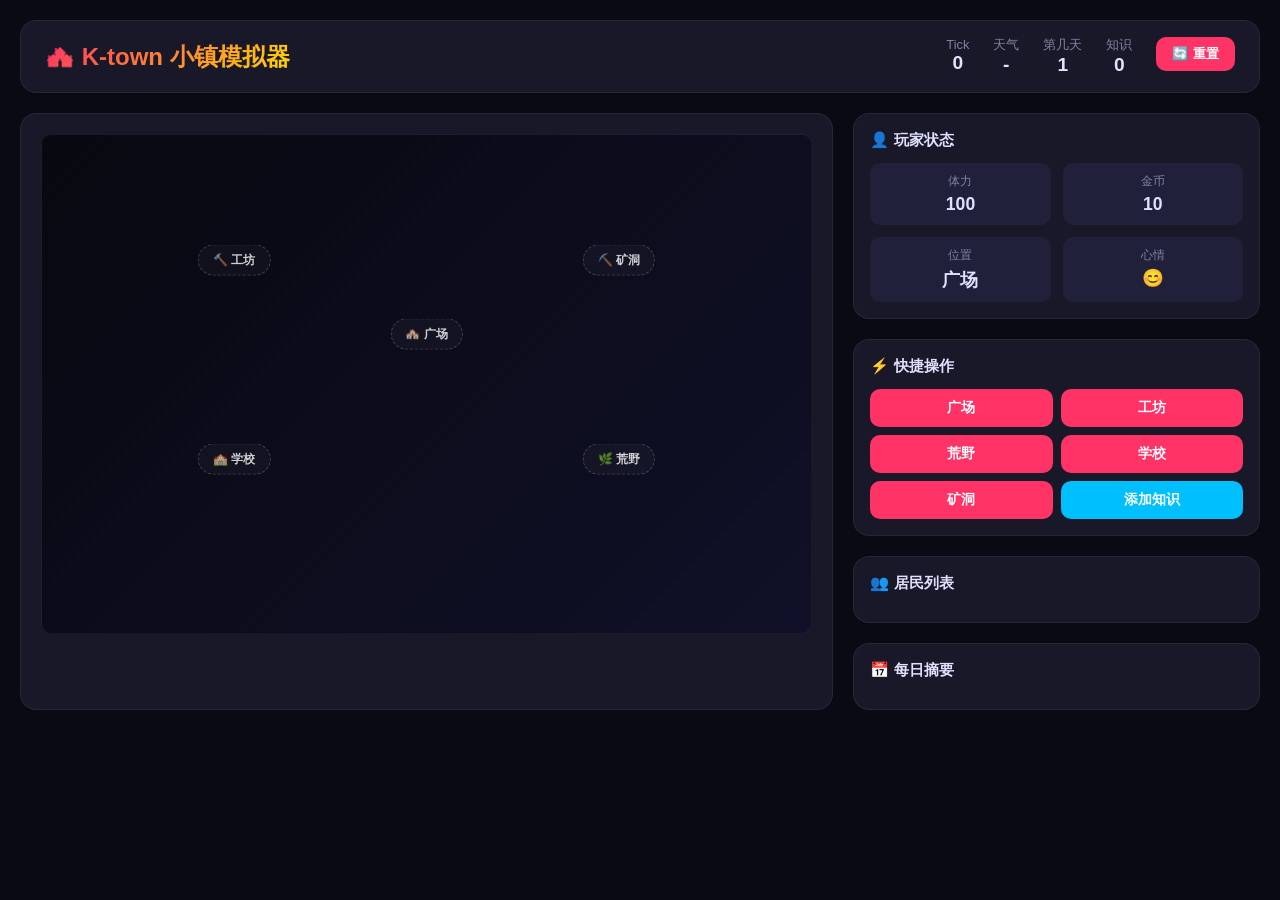
==== templates/index.html @ f9628bba "refactor: 优化前端界面，更简洁清晰，改为3秒/tick更新" ====
﻿<!DOCTYPE html>
<html lang="zh-CN">
<head>
<meta charset="UTF-8">
<meta name="viewport" content="width=device-width, initial-scale=1.0">
<title>K-town 小镇模拟器 v0.2</title>
<style>
:root {
  --bg-primary: #0a0a14;
  --bg-secondary: #121220;
  --bg-card: #181828;
  --bg-hover: #20203a;
  --accent: #ff3366;
  --accent-light: #ff6699;
  --gold: #ffd700;
  --green: #00ff88;
  --blue: #00bfff;
  --purple: #aa88ff;
  --orange: #ff8800;
  --text: #e0e0ff;
  --text-dim: #8080a0;
  --border: rgba(255,255,255,0.06);
  --shadow: 0 12px 40px rgba(0,0,0,0.5);
  --radius: 16px;
  --radius-sm: 10px;
}

* { box-sizing: border-box; margin: 0; padding: 0; }

body {
  font-family: -apple-system, BlinkMacSystemFont, "Segoe UI", "PingFang SC", "Microsoft YaHei", sans-serif;
  background: var(--bg-primary);
  color: var(--text);
  min-height: 100vh;
  padding: 20px;
}

/* 顶部导航 */
.navbar {
  display: flex;
  justify-content: space-between;
  align-items: center;
  padding: 16px 24px;
  background: var(--bg-card);
  border-radius: var(--radius);
  margin-bottom: 20px;
  border: 1px solid var(--border);
}
.navbar h1 {
  font-size: 1.5em;
  background: linear-gradient(135deg, var(--accent), var(--gold));
  -webkit-background-clip: text;
  -webkit-text-fill-color: transparent;
  background-clip: text;
}
.nav-stats {
  display: flex;
  gap: 24px;
}
.nav-stat {
  text-align: center;
}
.nav-stat .label {
  font-size: 0.8em;
  color: var(--text-dim);
}
.nav-stat .value {
  font-size: 1.2em;
  font-weight: 700;
}

/* 主容器 */
.container {
  display: grid;
  grid-template-columns: 2fr 1fr;
  gap: 20px;
  max-width: 1600px;
  margin: 0 auto;
}

/* 地图区域 */
.map-section {
  background: var(--bg-card);
  border-radius: var(--radius);
  padding: 20px;
  border: 1px solid var(--border);
}
.map-container {
  position: relative;
  width: 100%;
  height: 500px;
  background: linear-gradient(135deg, #080810 0%, #101028 100%);
  border-radius: var(--radius-sm);
  border: 1px solid var(--border);
  overflow: hidden;
}

/* 位置标记 */
.location-zone {
  position: absolute;
  transform: translate(-50%, -50%);
  padding: 6px 14px;
  border-radius: 20px;
  font-size: 12px;
  font-weight: 600;
  color: rgba(255,255,255,0.8);
  border: 1px dashed rgba(255,255,255,0.2);
  background: rgba(255,255,255,0.03);
  pointer-events: none;
}
.loc-square { left: 50%; top: 40%; }
.loc-workshop { left: 25%; top: 25%; }
.loc-wilderness { left: 75%; top: 65%; }
.loc-school { left: 25%; top: 65%; }
.loc-mine { left: 75%; top: 25%; }

/* Agent标记 */
.agent-marker {
  position: absolute;
  width: 36px; height: 36px;
  border-radius: 50%;
  display: flex; align-items: center; justify-content: center;
  font-size: 16px; font-weight: 700;
  color: white;
  transition: all 0.6s cubic-bezier(0.4, 0, 0.2, 1);
  cursor: pointer;
  border: 2px solid rgba(255,255,255,0.3);
  box-shadow: 0 2px 8px rgba(0,0,0,0.4);
  transform: translate(-50%, -50%);
}
.agent-marker:hover {
  transform: translate(-50%, -50%) scale(1.4);
  z-index: 100;
}

.elder { background: linear-gradient(135deg, #9b59b6, #8e44ad); }
.blacksmith { background: linear-gradient(135deg, #e67e22, #d35400); }
.carpenter { background: linear-gradient(135deg, #a0522d, #8b4513); }
.forager { background: linear-gradient(135deg, #27ae60, #1e8449); }
.scout { background: linear-gradient(135deg, #2ecc71, #27ae60); }
.merchant { background: linear-gradient(135deg, #f1c40f, #f39c12); color: #333; }
.teacher { background: linear-gradient(135deg, #3498db, #2980b9); }
.farmer { background: linear-gradient(135deg, #1abc9c, #16a085); }
.storyteller { background: linear-gradient(135deg, #e91e63, #c2185b); }
.healer { background: linear-gradient(135deg, #00b894, #00cec9); }
.miner { background: linear-gradient(135deg, #636e72, #2d3436); }
.player { background: linear-gradient(135deg, #ffffff, #f0f0f0); color: #333; border: 3px solid var(--accent); }

/* 侧边栏 */
.sidebar {
  display: flex;
  flex-direction: column;
  gap: 20px;
}

/* 卡片样式 */
.card {
  background: var(--bg-card);
  border-radius: var(--radius);
  padding: 16px;
  border: 1px solid var(--border);
}
.card h3 {
  font-size: 0.95em;
  font-weight: 600;
  margin-bottom: 12px;
  color: var(--text);
  display: flex;
  align-items: center;
  gap: 8px;
}

/* 玩家信息 */
.player-info {
  display: grid;
  grid-template-columns: repeat(2, 1fr);
  gap: 12px;
}
.player-stat {
  background: var(--bg-hover);
  padding: 10px;
  border-radius: var(--radius-sm);
  text-align: center;
}
.player-stat .label {
  font-size: 0.75em;
  color: var(--text-dim);
  margin-bottom: 4px;
}
.player-stat .value {
  font-size: 1.1em;
  font-weight: 600;
}

/* Agent列表 */
.agent-list {
  max-height: 200px;
  overflow-y: auto;
}
.agent-item {
  display: flex;
  align-items: center;
  gap: 10px;
  padding: 8px 0;
  border-bottom: 1px solid var(--border);
}
.agent-item:last-child { border-bottom: none; }
.agent-item .avatar {
  width: 28px; height: 28px;
  border-radius: 50%;
  display: flex; align-items: center; justify-content: center;
  font-size: 14px;
}
.agent-item .info {
  flex: 1;
  min-width: 0;
}
.agent-item .name {
  font-size: 0.9em;
  font-weight: 500;
}
.agent-item .location {
  font-size: 0.75em;
  color: var(--text-dim);
}

/* 每日摘要 */
.daily-summary {
  max-height: 200px;
  overflow-y: auto;
}
.summary-item {
  padding: 10px 0;
  border-bottom: 1px solid var(--border);
  font-size: 0.85em;
  line-height: 1.5;
}
.summary-item:last-child { border-bottom: none; }
.summary-item .day {
  font-weight: 600;
  color: var(--gold);
  margin-bottom: 4px;
}

/* 操作按钮 */
.action-buttons {
  display: grid;
  grid-template-columns: repeat(2, 1fr);
  gap: 8px;
}
.action-btn {
  padding: 10px;
  border-radius: var(--radius-sm);
  border: none;
  background: var(--accent);
  color: white;
  font-weight: 600;
  cursor: pointer;
  transition: background 0.3s ease;
  font-size: 0.85em;
}
.action-btn:hover {
  background: var(--accent-light);
}
.action-btn.secondary {
  background: var(--blue);
}
.action-btn.secondary:hover {
  background: #33ccff;
}
.action-btn.small {
  padding: 6px 10px;
  font-size: 0.8em;
}

/* 滚动条 */
::-webkit-scrollbar {
  width: 4px;
}
::-webkit-scrollbar-track {
  background: var(--bg-secondary);
  border-radius: 2px;
}
::-webkit-scrollbar-thumb {
  background: var(--accent);
  border-radius: 2px;
}

/* 响应式 */
@media (max-width: 900px) {
  .container { grid-template-columns: 1fr; }
  .navbar { flex-direction: column; gap: 16px; }
  .nav-stats { flex-wrap: wrap; justify-content: center; }
}
</style>
</head>
<body>
<!-- 顶部导航 -->
<div class="navbar">
  <h1>🏘️ K-town 小镇模拟器</h1>
  <div class="nav-stats">
    <div class="nav-stat">
      <div class="label">Tick</div>
      <div class="value" id="tick">0</div>
    </div>
    <div class="nav-stat">
      <div class="label">天气</div>
      <div class="value" id="weather">-</div>
    </div>
    <div class="nav-stat">
      <div class="label">第几天</div>
      <div class="value" id="day">1</div>
    </div>
    <div class="nav-stat">
      <div class="label">知识</div>
      <div class="value" id="knowledge">0</div>
    </div>
    <div class="nav-stat">
      <button onclick="resetSimulation()" style="background:var(--accent);border:none;color:white;padding:8px 16px;border-radius:var(--radius-sm);cursor:pointer;font-weight:600">🔄 重置</button>
    </div>
  </div>
</div>

<!-- 主容器 -->
<div class="container">
  <!-- 左侧：地图 -->
  <div class="map-section">
    <div class="map-container" id="map">
      <div class="location-zone loc-square">🏘️ 广场</div>
      <div class="location-zone loc-workshop">🔨 工坊</div>
      <div class="location-zone loc-wilderness">🌿 荒野</div>
      <div class="location-zone loc-school">🏫 学校</div>
      <div class="location-zone loc-mine">⛏️ 矿洞</div>
    </div>
  </div>

  <!-- 右侧：侧边栏 -->
  <div class="sidebar">
    <!-- 玩家信息 -->
    <div class="card">
      <h3>👤 玩家状态</h3>
      <div class="player-info">
        <div class="player-stat">
          <div class="label">体力</div>
          <div class="value" id="player-energy">100</div>
        </div>
        <div class="player-stat">
          <div class="label">金币</div>
          <div class="value" id="player-gold">10</div>
        </div>
        <div class="player-stat">
          <div class="label">位置</div>
          <div class="value" id="player-location">广场</div>
        </div>
        <div class="player-stat">
          <div class="label">心情</div>
          <div class="value" id="player-mood">😊</div>
        </div>
      </div>
    </div>

    <!-- 快捷操作 -->
    <div class="card">
      <h3>⚡ 快捷操作</h3>
      <div class="action-buttons">
        <button class="action-btn" onclick="movePlayer('square')">广场</button>
        <button class="action-btn" onclick="movePlayer('workshop')">工坊</button>
        <button class="action-btn" onclick="movePlayer('wilderness')">荒野</button>
        <button class="action-btn" onclick="movePlayer('school')">学校</button>
        <button class="action-btn" onclick="movePlayer('mine')">矿洞</button>
        <button class="action-btn secondary" onclick="openAddKnowledge()">添加知识</button>
      </div>
    </div>

    <!-- Agent列表 -->
    <div class="card">
      <h3>👥 居民列表</h3>
      <div class="agent-list" id="agent-list"></div>
    </div>

    <!-- 每日摘要 -->
    <div class="card">
      <h3>📅 每日摘要</h3>
      <div class="daily-summary" id="daily-summary"></div>
    </div>
  </div>
</div>

<!-- 添加知识弹窗 -->
<div id="add-knowledge-modal" style="display: none; position: fixed; top: 0; left: 0; width: 100%; height: 100%; background: rgba(0,0,0,0.7); z-index: 1000; justify-content: center; align-items: center;">
  <div style="background: var(--bg-card); padding: 24px; border-radius: var(--radius); width: 90%; max-width: 400px;">
    <h3 style="margin-bottom: 16px;">添加知识</h3>
    <div style="margin-bottom: 12px;">
      <label style="display: block; margin-bottom: 4px; font-size: 0.85em;">主题</label>
      <input type="text" id="knowledge-subject" style="width: 100%; padding: 8px; border-radius: var(--radius-sm); border: 1px solid var(--border); background: var(--bg-secondary); color: var(--text);">
    </div>
    <div style="margin-bottom: 16px;">
      <label style="display: block; margin-bottom: 4px; font-size: 0.85em;">内容</label>
      <textarea id="knowledge-claim" rows="3" style="width: 100%; padding: 8px; border-radius: var(--radius-sm); border: 1px solid var(--border); background: var(--bg-secondary); color: var(--text);"></textarea>
    </div>
    <div style="display: flex; gap: 8px; justify-content: flex-end;">
      <button onclick="closeAddKnowledge()" style="padding: 8px 16px; border-radius: var(--radius-sm); border: none; background: var(--text-dim); color: white; cursor: pointer;">取消</button>
      <button onclick="submitKnowledge()" style="padding: 8px 16px; border-radius: var(--radius-sm); border: none; background: var(--accent); color: white; cursor: pointer;">提交</button>
    </div>
  </div>
</div>

<script>
let ws, currentState = {}, dailySummaries = [];

function connect() {
  ws = new WebSocket(`ws://${location.host}/ws`);
  ws.onopen = () => console.log("WebSocket connected");
  ws.onclose = () => setTimeout(connect, 2000);
  ws.onmessage = (e) => {
    const msg = JSON.parse(e.data);
    if (msg.type === 'state') updateState(msg.data);
    if (msg.type === 'day_summary') { 
      dailySummaries.push(msg.data); 
      if (dailySummaries.length > 10) dailySummaries.shift();
      render(); 
    }
  };
}

function updateState(data) {
  currentState = data;
  document.getElementById('tick').textContent = data.tick;
  document.getElementById('weather').textContent = data.weather_name || getWeatherCn(data.weather);
  document.getElementById('day').textContent = Math.floor(data.tick / 24) + 1;
  document.getElementById('knowledge').textContent = data.knowledge?.total_claims || 0;
  
  // 更新玩家状态
  if (data.player) {
    document.getElementById('player-energy').textContent = data.player.energy;
    document.getElementById('player-gold').textContent = data.player.gold;
    document.getElementById('player-location').textContent = data.player.location_cn;
    document.getElementById('player-mood').textContent = getMoodEmoji(data.player.mood);
  }
  
  render();
}

function getWeatherCn(weather) {
  const map = {clear: '☀️', rain: '🌧️', snow: '❄️', wind: '💨', fog: '🌫️', cloudy: '☁️'};
  return map[weather] || weather;
}

function getMoodEmoji(mood) {
  const map = {happy:'😊', neutral:'😐', anxious:'😰', angry:'😠', sad:'😢'};
  return map[mood] || '❓';
}

function render() { renderMap(); renderAgentList(); renderDailySummary(); }

function movePlayer(location) {
  fetch('/api/player/action', {
    method: 'POST',
    headers: { 'Content-Type': 'application/json' },
    body: JSON.stringify({ type: 'move', target: location })
  });
}

function openAddKnowledge() {
  document.getElementById('add-knowledge-modal').style.display = 'flex';
}

function closeAddKnowledge() {
  document.getElementById('add-knowledge-modal').style.display = 'none';
}

function submitKnowledge() {
  const subject = document.getElementById('knowledge-subject').value;
  const claim = document.getElementById('knowledge-claim').value;
  if (!subject || !claim) return alert('请填写主题和内容');
  fetch('/api/player/action', {
    method: 'POST',
    headers: { 'Content-Type': 'application/json' },
    body: JSON.stringify({ type: 'claim', subject, claim })
  });
  closeAddKnowledge();
  document.getElementById('knowledge-subject').value = '';
  document.getElementById('knowledge-claim').value = '';
}

async function resetSimulation() {
  if (!confirm('确定要重置模拟吗？')) return;
  await fetch('/api/reset', { method: 'POST' });
  location.reload();
}

function renderMap() {
  if (!currentState.agents) return;
  const map = document.getElementById('map');
  map.querySelectorAll('.agent-marker').forEach(e => e.remove());
  const pos = { 
    square: {x:50,y:40}, workshop: {x:25,y:25}, wilderness: {x:75,y:65},
    school: {x:25,y:65}, mine: {x:75,y:25}
  };
  const clsMap = { 
    agent_elder:'elder', agent_blacksmith:'blacksmith', agent_carpenter:'carpenter',
    agent_forager:'forager', agent_scout:'scout', agent_merchant:'merchant', 
    agent_teacher:'teacher', agent_farmer:'farmer', agent_storyteller:'storyteller', 
    agent_healer:'healer', agent_miner:'miner', agent_player:'player' 
  };
  const emojiMap = {
    agent_elder:'👵', agent_blacksmith:'🔨', agent_carpenter:'🪵',
    agent_forager:'🌿', agent_scout:'🧭', agent_merchant:'💰', 
    agent_teacher:'📖', agent_farmer:'🌾', agent_storyteller:'📜', 
    agent_healer:'💊', agent_miner:'⛏️', agent_player:'👤'
  };
  const locCnMap = {square:'广场', workshop:'工坊', wilderness:'荒野', school:'学校', mine:'矿洞'};
  
  currentState.agents.forEach((a, i) => {
    const d = document.createElement('div');
    d.className = 'agent-marker ' + (clsMap[a.id] || '');
    const p = pos[a.location] || {x:50,y:50};
    const off = (i % 4) * 8 - 12;
    d.style.left = (p.x + off) + '%';
    d.style.top = (p.y + Math.floor(i/4) * 6) + '%';
    d.textContent = emojiMap[a.id] || '👤';
    d.title = `${a.name} | 体力:${a.energy} | ${getMoodEmoji(a.mood)}${a.mood} | ${locCnMap[a.location]} | 金币:${a.gold}`;
    map.appendChild(d);
  });
}

function renderAgentList() {
  if (!currentState.agents) return;
  const list = document.getElementById('agent-list');
  const locCnMap = {square:'广场', workshop:'工坊', wilderness:'荒野', school:'学校', mine:'矿洞'};
  const roleCnMap = {elder:'长者', blacksmith:'铁匠', carpenter:'木匠', forager:'采集者', scout:'侦察兵', merchant:'商人', teacher:'教师', farmer:'农民', storyteller:'讲故事的人', healer:'医生', miner:'矿工', player:'玩家'};
  
  list.innerHTML = currentState.agents.map(a => {
    const cls = {
      elder:'elder', blacksmith:'blacksmith', carpenter:'carpenter',
      forager:'forager', scout:'scout', merchant:'merchant', 
      teacher:'teacher', farmer:'farmer', storyteller:'storyteller', 
      healer:'healer', miner:'miner', player:'player'
    }[a.role] || '';
    const emoji = {
      agent_elder:'👵', agent_blacksmith:'🔨', agent_carpenter:'🪵',
      agent_forager:'🌿', agent_scout:'🧭', agent_merchant:'💰', 
      agent_teacher:'📖', agent_farmer:'🌾', agent_storyteller:'📜', 
      agent_healer:'💊', agent_miner:'⛏️', agent_player:'👤'
    }[a.id] || '👤';
    
    return `
      <div class="agent-item">
        <div class="avatar ${cls}">${emoji}</div>
        <div class="info">
          <div class="name">${roleCnMap[a.role] || a.role} ${a.name}</div>
          <div class="location">📍 ${locCnMap[a.location] || a.location} · ${getMoodEmoji(a.mood)} ${a.energy}体力</div>
        </div>
      </div>
    `;
  }).join('');
}

function renderDailySummary() {
  const container = document.getElementById('daily-summary');
  if (!dailySummaries || dailySummaries.length === 0) {
    container.innerHTML = '<div style="color:var(--text-dim);font-size:0.85em">暂无摘要</div>';
    return;
  }
  container.innerHTML = dailySummaries.slice().reverse().map(s => `
    <div class="summary-item">
      <div class="day">📅 第 ${s.day} 天</div>
      <div>${s.overall_summary || '无摘要'}</div>
    </div>
  `).join('');
}

// 初始化
connect();
setInterval(() => {
  fetch('/api/state').then(r => r.json()).then(updateState);
}, 3000);
</script>
</body>
</html>
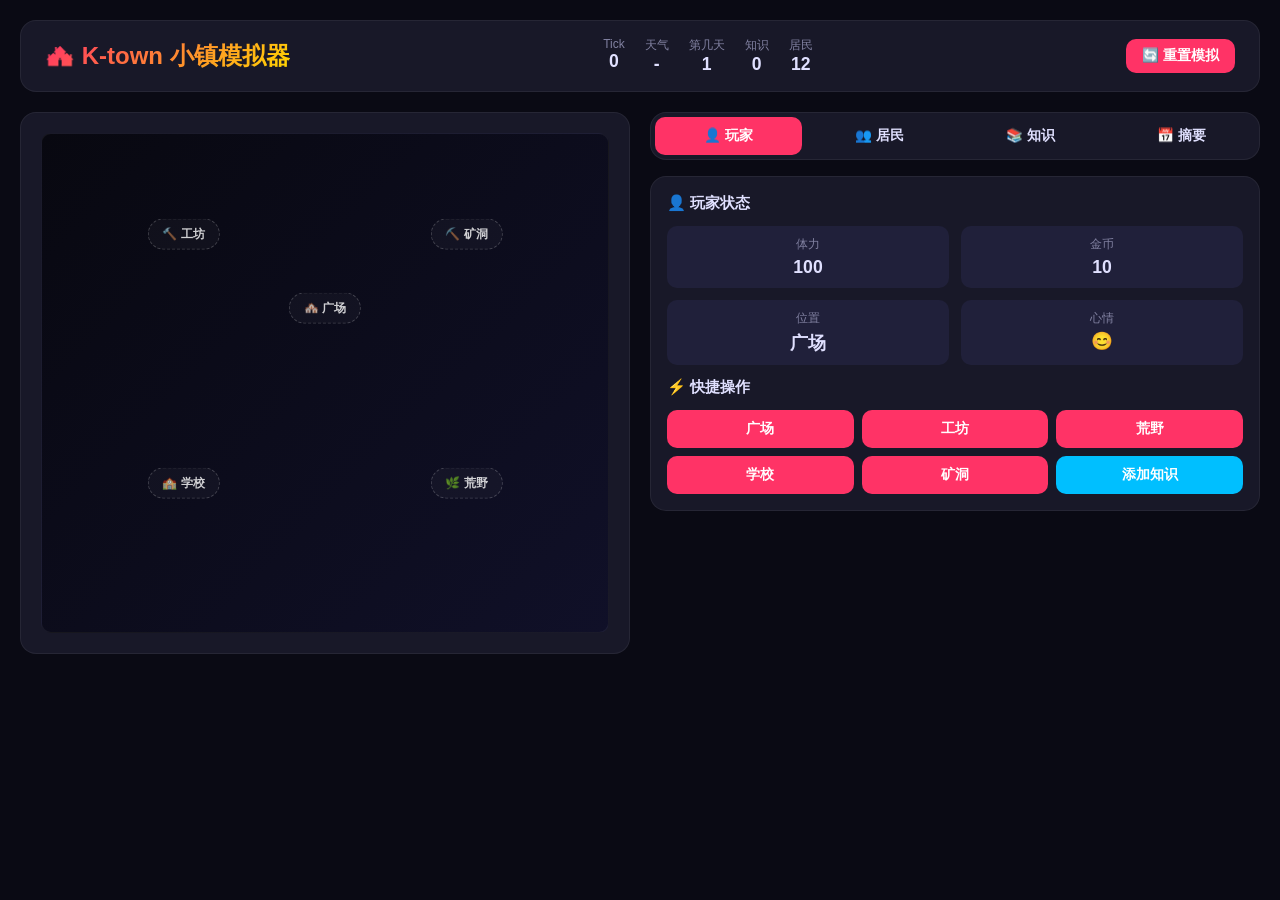
==== commit ed204638: "refactor: 重新设计界面，标签页切换，简洁与详细兼顾，恢复知识库展示" ====
--- a/templates/index.html
+++ b/templates/index.html
@@ -45,6 +45,8 @@
   border-radius: var(--radius);
   margin-bottom: 20px;
   border: 1px solid var(--border);
+  flex-wrap: wrap;
+  gap: 16px;
 }
 .navbar h1 {
   font-size: 1.5em;
@@ -55,26 +57,45 @@
 }
 .nav-stats {
   display: flex;
-  gap: 24px;
+  gap: 20px;
+  flex-wrap: wrap;
 }
 .nav-stat {
   text-align: center;
 }
 .nav-stat .label {
-  font-size: 0.8em;
+  font-size: 0.75em;
   color: var(--text-dim);
 }
 .nav-stat .value {
-  font-size: 1.2em;
+  font-size: 1.1em;
   font-weight: 700;
 }
+.nav-actions {
+  display: flex;
+  gap: 8px;
+}
+.nav-btn {
+  padding: 8px 16px;
+  border-radius: var(--radius-sm);
+  border: none;
+  background: var(--accent);
+  color: white;
+  font-weight: 600;
+  cursor: pointer;
+  font-size: 0.85em;
+}
+.nav-btn.secondary {
+  background: var(--bg-hover);
+  color: var(--text);
+}
 
 /* 主容器 */
-.container {
+.main-container {
   display: grid;
-  grid-template-columns: 2fr 1fr;
+  grid-template-columns: 1fr 1fr;
   gap: 20px;
-  max-width: 1600px;
+  max-width: 1800px;
   margin: 0 auto;
 }
 
@@ -108,11 +129,11 @@
   background: rgba(255,255,255,0.03);
   pointer-events: none;
 }
-.loc-square { left: 50%; top: 40%; }
-.loc-workshop { left: 25%; top: 25%; }
-.loc-wilderness { left: 75%; top: 65%; }
-.loc-school { left: 25%; top: 65%; }
-.loc-mine { left: 75%; top: 25%; }
+.loc-square { left: 50%; top: 35%; }
+.loc-workshop { left: 25%; top: 20%; }
+.loc-wilderness { left: 75%; top: 70%; }
+.loc-school { left: 25%; top: 70%; }
+.loc-mine { left: 75%; top: 20%; }
 
 /* Agent标记 */
 .agent-marker {
@@ -146,20 +167,55 @@
 .miner { background: linear-gradient(135deg, #636e72, #2d3436); }
 .player { background: linear-gradient(135deg, #ffffff, #f0f0f0); color: #333; border: 3px solid var(--accent); }
 
-/* 侧边栏 */
-.sidebar {
+/* 右侧面板 */
+.right-panel {
   display: flex;
   flex-direction: column;
-  gap: 20px;
-}
-
-/* 卡片样式 */
-.card {
+  gap: 16px;
+}
+
+/* 标签页 */
+.tabs {
+  display: flex;
+  gap: 4px;
+  background: var(--bg-card);
+  padding: 4px;
+  border-radius: var(--radius);
+  border: 1px solid var(--border);
+}
+.tab {
+  flex: 1;
+  padding: 10px;
+  text-align: center;
+  border-radius: var(--radius-sm);
+  cursor: pointer;
+  font-size: 0.85em;
+  font-weight: 600;
+  transition: all 0.3s ease;
+}
+.tab.active {
+  background: var(--accent);
+  color: white;
+}
+.tab:not(.active):hover {
+  background: var(--bg-hover);
+}
+
+/* 标签页内容 */
+.tab-content {
+  display: none;
   background: var(--bg-card);
   border-radius: var(--radius);
   padding: 16px;
   border: 1px solid var(--border);
-}
+  max-height: 600px;
+  overflow-y: auto;
+}
+.tab-content.active {
+  display: block;
+}
+
+/* 卡片样式 */
 .card h3 {
   font-size: 0.95em;
   font-weight: 600;
@@ -194,22 +250,22 @@
 
 /* Agent列表 */
 .agent-list {
-  max-height: 200px;
+  max-height: 400px;
   overflow-y: auto;
 }
 .agent-item {
   display: flex;
   align-items: center;
   gap: 10px;
-  padding: 8px 0;
+  padding: 10px 0;
   border-bottom: 1px solid var(--border);
 }
 .agent-item:last-child { border-bottom: none; }
 .agent-item .avatar {
-  width: 28px; height: 28px;
+  width: 32px; height: 32px;
   border-radius: 50%;
   display: flex; align-items: center; justify-content: center;
-  font-size: 14px;
+  font-size: 16px;
 }
 .agent-item .info {
   flex: 1;
@@ -219,21 +275,61 @@
   font-size: 0.9em;
   font-weight: 500;
 }
-.agent-item .location {
+.agent-item .details {
   font-size: 0.75em;
   color: var(--text-dim);
+  margin-top: 2px;
+}
+
+/* 知识卡片 */
+.knowledge-card {
+  background: var(--bg-hover);
+  border-radius: var(--radius-sm);
+  padding: 12px;
+  margin-bottom: 10px;
+  border: 1px solid var(--border);
+}
+.knowledge-card .subject {
+  font-weight: 600;
+  color: var(--gold);
+  margin-bottom: 4px;
+  font-size: 0.9em;
+}
+.knowledge-card .claim {
+  line-height: 1.5;
+  margin-bottom: 6px;
+  font-size: 0.85em;
+}
+.knowledge-card .meta {
+  display: flex;
+  gap: 12px;
+  font-size: 0.75em;
+  color: var(--text-dim);
+  flex-wrap: wrap;
+}
+.knowledge-card .confidence { color: var(--green); }
+.knowledge-card .source { color: var(--blue); }
+
+/* 搜索框 */
+.search-box {
+  display: flex;
+  gap: 8px;
+  margin-bottom: 12px;
+}
+.search-box input {
+  flex: 1;
+  padding: 8px 12px;
+  border-radius: var(--radius-sm);
+  border: 1px solid var(--border);
+  background: var(--bg-secondary);
+  color: var(--text);
+  font-size: 0.85em;
 }
 
 /* 每日摘要 */
-.daily-summary {
-  max-height: 200px;
-  overflow-y: auto;
-}
 .summary-item {
-  padding: 10px 0;
+  padding: 12px 0;
   border-bottom: 1px solid var(--border);
-  font-size: 0.85em;
-  line-height: 1.5;
 }
 .summary-item:last-child { border-bottom: none; }
 .summary-item .day {
@@ -241,11 +337,15 @@
   color: var(--gold);
   margin-bottom: 4px;
 }
+.summary-item .content {
+  font-size: 0.85em;
+  line-height: 1.5;
+}
 
 /* 操作按钮 */
 .action-buttons {
   display: grid;
-  grid-template-columns: repeat(2, 1fr);
+  grid-template-columns: repeat(3, 1fr);
   gap: 8px;
 }
 .action-btn {
@@ -259,38 +359,20 @@
   transition: background 0.3s ease;
   font-size: 0.85em;
 }
-.action-btn:hover {
-  background: var(--accent-light);
-}
-.action-btn.secondary {
-  background: var(--blue);
-}
-.action-btn.secondary:hover {
-  background: #33ccff;
-}
-.action-btn.small {
-  padding: 6px 10px;
-  font-size: 0.8em;
-}
+.action-btn:hover { background: var(--accent-light); }
+.action-btn.secondary { background: var(--blue); }
+.action-btn.secondary:hover { background: #33ccff; }
 
 /* 滚动条 */
-::-webkit-scrollbar {
-  width: 4px;
-}
-::-webkit-scrollbar-track {
-  background: var(--bg-secondary);
-  border-radius: 2px;
-}
-::-webkit-scrollbar-thumb {
-  background: var(--accent);
-  border-radius: 2px;
-}
+::-webkit-scrollbar { width: 4px; }
+::-webkit-scrollbar-track { background: var(--bg-secondary); border-radius: 2px; }
+::-webkit-scrollbar-thumb { background: var(--accent); border-radius: 2px; }
 
 /* 响应式 */
-@media (max-width: 900px) {
-  .container { grid-template-columns: 1fr; }
-  .navbar { flex-direction: column; gap: 16px; }
-  .nav-stats { flex-wrap: wrap; justify-content: center; }
+@media (max-width: 1000px) {
+  .main-container { grid-template-columns: 1fr; }
+  .navbar { flex-direction: column; align-items: flex-start; }
+  .nav-stats { width: 100%; justify-content: space-between; }
 }
 </style>
 </head>
@@ -316,13 +398,17 @@
       <div class="value" id="knowledge">0</div>
     </div>
     <div class="nav-stat">
-      <button onclick="resetSimulation()" style="background:var(--accent);border:none;color:white;padding:8px 16px;border-radius:var(--radius-sm);cursor:pointer;font-weight:600">🔄 重置</button>
-    </div>
+      <div class="label">居民</div>
+      <div class="value" id="population">12</div>
+    </div>
+  </div>
+  <div class="nav-actions">
+    <button class="nav-btn" onclick="resetSimulation()">🔄 重置模拟</button>
   </div>
 </div>
 
 <!-- 主容器 -->
-<div class="container">
+<div class="main-container">
   <!-- 左侧：地图 -->
   <div class="map-section">
     <div class="map-container" id="map">
@@ -334,54 +420,79 @@
     </div>
   </div>
 
-  <!-- 右侧：侧边栏 -->
-  <div class="sidebar">
-    <!-- 玩家信息 -->
-    <div class="card">
-      <h3>👤 玩家状态</h3>
-      <div class="player-info">
-        <div class="player-stat">
-          <div class="label">体力</div>
-          <div class="value" id="player-energy">100</div>
-        </div>
-        <div class="player-stat">
-          <div class="label">金币</div>
-          <div class="value" id="player-gold">10</div>
-        </div>
-        <div class="player-stat">
-          <div class="label">位置</div>
-          <div class="value" id="player-location">广场</div>
-        </div>
-        <div class="player-stat">
-          <div class="label">心情</div>
-          <div class="value" id="player-mood">😊</div>
+  <!-- 右侧：标签页 -->
+  <div class="right-panel">
+    <!-- 标签页导航 -->
+    <div class="tabs">
+      <div class="tab active" data-tab="player">👤 玩家</div>
+      <div class="tab" data-tab="agents">👥 居民</div>
+      <div class="tab" data-tab="knowledge">📚 知识</div>
+      <div class="tab" data-tab="summary">📅 摘要</div>
+    </div>
+
+    <!-- 玩家标签页 -->
+    <div class="tab-content active" id="tab-player">
+      <div class="card">
+        <h3>👤 玩家状态</h3>
+        <div class="player-info">
+          <div class="player-stat">
+            <div class="label">体力</div>
+            <div class="value" id="player-energy">100</div>
+          </div>
+          <div class="player-stat">
+            <div class="label">金币</div>
+            <div class="value" id="player-gold">10</div>
+          </div>
+          <div class="player-stat">
+            <div class="label">位置</div>
+            <div class="value" id="player-location">广场</div>
+          </div>
+          <div class="player-stat">
+            <div class="label">心情</div>
+            <div class="value" id="player-mood">😊</div>
+          </div>
         </div>
       </div>
-    </div>
-
-    <!-- 快捷操作 -->
-    <div class="card">
-      <h3>⚡ 快捷操作</h3>
-      <div class="action-buttons">
-        <button class="action-btn" onclick="movePlayer('square')">广场</button>
-        <button class="action-btn" onclick="movePlayer('workshop')">工坊</button>
-        <button class="action-btn" onclick="movePlayer('wilderness')">荒野</button>
-        <button class="action-btn" onclick="movePlayer('school')">学校</button>
-        <button class="action-btn" onclick="movePlayer('mine')">矿洞</button>
-        <button class="action-btn secondary" onclick="openAddKnowledge()">添加知识</button>
+      <div class="card" style="margin-top: 12px;">
+        <h3>⚡ 快捷操作</h3>
+        <div class="action-buttons">
+          <button class="action-btn" onclick="movePlayer('square')">广场</button>
+          <button class="action-btn" onclick="movePlayer('workshop')">工坊</button>
+          <button class="action-btn" onclick="movePlayer('wilderness')">荒野</button>
+          <button class="action-btn" onclick="movePlayer('school')">学校</button>
+          <button class="action-btn" onclick="movePlayer('mine')">矿洞</button>
+          <button class="action-btn secondary" onclick="openAddKnowledge()">添加知识</button>
+        </div>
       </div>
     </div>
 
-    <!-- Agent列表 -->
-    <div class="card">
-      <h3>👥 居民列表</h3>
-      <div class="agent-list" id="agent-list"></div>
-    </div>
-
-    <!-- 每日摘要 -->
-    <div class="card">
-      <h3>📅 每日摘要</h3>
-      <div class="daily-summary" id="daily-summary"></div>
+    <!-- 居民标签页 -->
+    <div class="tab-content" id="tab-agents">
+      <div class="card">
+        <h3>👥 居民列表 (12人)</h3>
+        <div class="agent-list" id="agent-list"></div>
+      </div>
+    </div>
+
+    <!-- 知识标签页 -->
+    <div class="tab-content" id="tab-knowledge">
+      <div class="card">
+        <h3>📚 知识库</h3>
+        <div class="search-box">
+          <input type="text" id="knowledge-search" placeholder="搜索知识主题...">
+          <button class="action-btn secondary" onclick="searchKnowledge()">搜索</button>
+          <button class="action-btn" onclick="loadKnowledge()">全部</button>
+        </div>
+        <div id="knowledge-list"></div>
+      </div>
+    </div>
+
+    <!-- 摘要标签页 -->
+    <div class="tab-content" id="tab-summary">
+      <div class="card">
+        <h3>📅 每日摘要</h3>
+        <div id="daily-summary"></div>
+      </div>
     </div>
   </div>
 </div>
@@ -407,6 +518,16 @@
 
 <script>
 let ws, currentState = {}, dailySummaries = [];
+
+// 标签页切换
+document.querySelectorAll('.tab').forEach(tab => {
+  tab.addEventListener('click', () => {
+    document.querySelectorAll('.tab').forEach(t => t.classList.remove('active'));
+    document.querySelectorAll('.tab-content').forEach(c => c.classList.remove('active'));
+    tab.classList.add('active');
+    document.getElementById(`tab-${tab.dataset.tab}`).classList.add('active');
+  });
+});
 
 function connect() {
   ws = new WebSocket(`ws://${location.host}/ws`);
@@ -417,8 +538,8 @@
     if (msg.type === 'state') updateState(msg.data);
     if (msg.type === 'day_summary') { 
       dailySummaries.push(msg.data); 
-      if (dailySummaries.length > 10) dailySummaries.shift();
-      render(); 
+      if (dailySummaries.length > 20) dailySummaries.shift();
+      renderSummary(); 
     }
   };
 }
@@ -426,9 +547,10 @@
 function updateState(data) {
   currentState = data;
   document.getElementById('tick').textContent = data.tick;
-  document.getElementById('weather').textContent = data.weather_name || getWeatherCn(data.weather);
+  document.getElementById('weather').textContent = getWeatherCn(data.weather);
   document.getElementById('day').textContent = Math.floor(data.tick / 24) + 1;
   document.getElementById('knowledge').textContent = data.knowledge?.total_claims || 0;
+  document.getElementById('population').textContent = data.agents?.length || 0;
   
   // 更新玩家状态
   if (data.player) {
@@ -442,7 +564,7 @@
 }
 
 function getWeatherCn(weather) {
-  const map = {clear: '☀️', rain: '🌧️', snow: '❄️', wind: '💨', fog: '🌫️', cloudy: '☁️'};
+  const map = {clear: '☀️晴朗', rain: '🌧️下雨', snow: '❄️下雪', wind: '💨大风', fog: '🌫️大雾', cloudy: '☁️多云'};
   return map[weather] || weather;
 }
 
@@ -451,7 +573,7 @@
   return map[mood] || '❓';
 }
 
-function render() { renderMap(); renderAgentList(); renderDailySummary(); }
+function render() { renderMap(); renderAgentList(); renderSummary(); loadKnowledge(); }
 
 function movePlayer(location) {
   fetch('/api/player/action', {
@@ -461,13 +583,8 @@
   });
 }
 
-function openAddKnowledge() {
-  document.getElementById('add-knowledge-modal').style.display = 'flex';
-}
-
-function closeAddKnowledge() {
-  document.getElementById('add-knowledge-modal').style.display = 'none';
-}
+function openAddKnowledge() { document.getElementById('add-knowledge-modal').style.display = 'flex'; }
+function closeAddKnowledge() { document.getElementById('add-knowledge-modal').style.display = 'none'; }
 
 function submitKnowledge() {
   const subject = document.getElementById('knowledge-subject').value;
@@ -494,8 +611,8 @@
   const map = document.getElementById('map');
   map.querySelectorAll('.agent-marker').forEach(e => e.remove());
   const pos = { 
-    square: {x:50,y:40}, workshop: {x:25,y:25}, wilderness: {x:75,y:65},
-    school: {x:25,y:65}, mine: {x:75,y:25}
+    square: {x:50,y:35}, workshop: {x:25,y:20}, wilderness: {x:75,y:70},
+    school: {x:25,y:70}, mine: {x:75,y:20}
   };
   const clsMap = { 
     agent_elder:'elder', agent_blacksmith:'blacksmith', agent_carpenter:'carpenter',
@@ -549,23 +666,65 @@
         <div class="avatar ${cls}">${emoji}</div>
         <div class="info">
           <div class="name">${roleCnMap[a.role] || a.role} ${a.name}</div>
-          <div class="location">📍 ${locCnMap[a.location] || a.location} · ${getMoodEmoji(a.mood)} ${a.energy}体力</div>
+          <div class="details">📍 ${locCnMap[a.location] || a.location} · 💰 ${a.gold} · ⚡ ${a.energy} · ${getMoodEmoji(a.mood)}</div>
         </div>
       </div>
     `;
   }).join('');
 }
 
-function renderDailySummary() {
+function renderSummary() {
   const container = document.getElementById('daily-summary');
   if (!dailySummaries || dailySummaries.length === 0) {
-    container.innerHTML = '<div style="color:var(--text-dim);font-size:0.85em">暂无摘要</div>';
+    container.innerHTML = '<div style="color:var(--text-dim);font-size:0.85em">暂无摘要，等待一天结束...</div>';
     return;
   }
   container.innerHTML = dailySummaries.slice().reverse().map(s => `
     <div class="summary-item">
       <div class="day">📅 第 ${s.day} 天</div>
-      <div>${s.overall_summary || '无摘要'}</div>
+      <div class="content">${s.overall_summary || '无摘要'}</div>
+      <div style="margin-top: 6px; font-size:0.75em; color:var(--text-dim)">
+        📚 知识增长: +${s.stats?.knowledge_change || 0} · 💰 金币变化: ${s.stats?.gold_change >= 0 ? '+' : ''}${s.stats?.gold_change || 0} · 😊 开心: ${s.stats?.happy_count || 0}/${s.agents?.length || 12}
+      </div>
+    </div>
+  `).join('');
+}
+
+async function loadKnowledge() {
+  const response = await fetch('/api/knowledge');
+  const data = await response.json();
+  renderKnowledge(data.claims || []);
+}
+
+async function searchKnowledge() {
+  const query = document.getElementById('knowledge-search').value;
+  if (!query) return loadKnowledge();
+  const response = await fetch(`/api/knowledge/search?subject=${encodeURIComponent(query)}`);
+  const data = await response.json();
+  renderKnowledge(data.claims || []);
+}
+
+function renderKnowledge(claims) {
+  const container = document.getElementById('knowledge-list');
+  if (!claims || claims.length === 0) {
+    container.innerHTML = '<div style="color:var(--text-dim);font-size:0.85em">暂无知识</div>';
+    return;
+  }
+  const locCnMap = {square:'广场', workshop:'工坊', wilderness:'荒野', school:'学校', mine:'矿洞'};
+  const sourceCnMap = {observation:'观察', conversation:'对话', reasoning:'推理', rumor:'传闻', player:'玩家'};
+  
+  container.innerHTML = claims.map(c => `
+    <div class="knowledge-card">
+      <div class="subject">📖 ${c.subject}</div>
+      <div class="claim">${c.claim}</div>
+      <div class="meta">
+        <span class="confidence">置信度: ${c.confidence.toFixed(2)}</span>
+        <span class="source">来源: ${sourceCnMap[c.source] || c.source}</span>
+        <span>创建者: ${c.created_by}</span>
+        <span>位置: ${locCnMap[c.location] || c.location}</span>
+        ${c.solidified ? '<span style="color:var(--gold)">✅ 已固化</span>' : ''}
+        ${c.contradicted_by?.length > 0 ? '<span style="color:var(--accent)">⚠️ 有冲突</span>' : ''}
+      </div>
     </div>
   `).join('');
 }
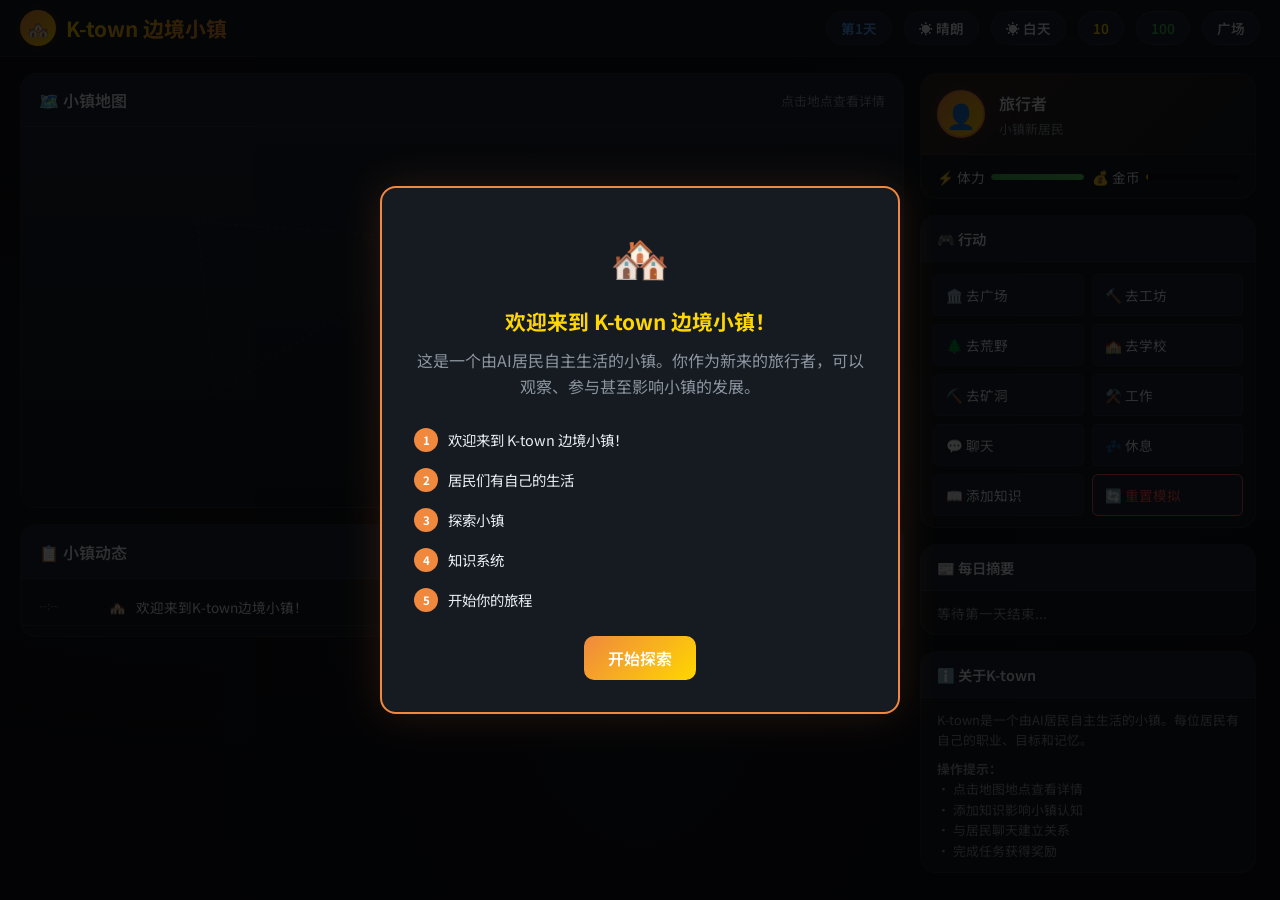
==== commit d9214811: "feat: 全新游戏化界面、任务系统和每日摘要改进 - 重新设计前端界面：游戏化风格，暖色调配色，清晰的地图+操作+日志布局 - 添加任务/成就系统(quests.py)：新手任务、主线任务、日常任务" ====
--- a/templates/index.html
+++ b/templates/index.html
@@ -1,739 +1,155 @@
 ﻿<!DOCTYPE html>
 <html lang="zh-CN">
 <head>
-<meta charset="UTF-8">
-<meta name="viewport" content="width=device-width, initial-scale=1.0">
-<title>K-town 小镇模拟器 v0.2</title>
-<style>
-:root {
-  --bg-primary: #0a0a14;
-  --bg-secondary: #121220;
-  --bg-card: #181828;
-  --bg-hover: #20203a;
-  --accent: #ff3366;
-  --accent-light: #ff6699;
-  --gold: #ffd700;
-  --green: #00ff88;
-  --blue: #00bfff;
-  --purple: #aa88ff;
-  --orange: #ff8800;
-  --text: #e0e0ff;
-  --text-dim: #8080a0;
-  --border: rgba(255,255,255,0.06);
-  --shadow: 0 12px 40px rgba(0,0,0,0.5);
-  --radius: 16px;
-  --radius-sm: 10px;
-}
-
-* { box-sizing: border-box; margin: 0; padding: 0; }
-
-body {
-  font-family: -apple-system, BlinkMacSystemFont, "Segoe UI", "PingFang SC", "Microsoft YaHei", sans-serif;
-  background: var(--bg-primary);
-  color: var(--text);
-  min-height: 100vh;
-  padding: 20px;
-}
-
-/* 顶部导航 */
-.navbar {
-  display: flex;
-  justify-content: space-between;
-  align-items: center;
-  padding: 16px 24px;
-  background: var(--bg-card);
-  border-radius: var(--radius);
-  margin-bottom: 20px;
-  border: 1px solid var(--border);
-  flex-wrap: wrap;
-  gap: 16px;
-}
-.navbar h1 {
-  font-size: 1.5em;
-  background: linear-gradient(135deg, var(--accent), var(--gold));
-  -webkit-background-clip: text;
-  -webkit-text-fill-color: transparent;
-  background-clip: text;
-}
-.nav-stats {
-  display: flex;
-  gap: 20px;
-  flex-wrap: wrap;
-}
-.nav-stat {
-  text-align: center;
-}
-.nav-stat .label {
-  font-size: 0.75em;
-  color: var(--text-dim);
-}
-.nav-stat .value {
-  font-size: 1.1em;
-  font-weight: 700;
-}
-.nav-actions {
-  display: flex;
-  gap: 8px;
-}
-.nav-btn {
-  padding: 8px 16px;
-  border-radius: var(--radius-sm);
-  border: none;
-  background: var(--accent);
-  color: white;
-  font-weight: 600;
-  cursor: pointer;
-  font-size: 0.85em;
-}
-.nav-btn.secondary {
-  background: var(--bg-hover);
-  color: var(--text);
-}
-
-/* 主容器 */
-.main-container {
-  display: grid;
-  grid-template-columns: 1fr 1fr;
-  gap: 20px;
-  max-width: 1800px;
-  margin: 0 auto;
-}
-
-/* 地图区域 */
-.map-section {
-  background: var(--bg-card);
-  border-radius: var(--radius);
-  padding: 20px;
-  border: 1px solid var(--border);
-}
-.map-container {
-  position: relative;
-  width: 100%;
-  height: 500px;
-  background: linear-gradient(135deg, #080810 0%, #101028 100%);
-  border-radius: var(--radius-sm);
-  border: 1px solid var(--border);
-  overflow: hidden;
-}
-
-/* 位置标记 */
-.location-zone {
-  position: absolute;
-  transform: translate(-50%, -50%);
-  padding: 6px 14px;
-  border-radius: 20px;
-  font-size: 12px;
-  font-weight: 600;
-  color: rgba(255,255,255,0.8);
-  border: 1px dashed rgba(255,255,255,0.2);
-  background: rgba(255,255,255,0.03);
-  pointer-events: none;
-}
-.loc-square { left: 50%; top: 35%; }
-.loc-workshop { left: 25%; top: 20%; }
-.loc-wilderness { left: 75%; top: 70%; }
-.loc-school { left: 25%; top: 70%; }
-.loc-mine { left: 75%; top: 20%; }
-
-/* Agent标记 */
-.agent-marker {
-  position: absolute;
-  width: 36px; height: 36px;
-  border-radius: 50%;
-  display: flex; align-items: center; justify-content: center;
-  font-size: 16px; font-weight: 700;
-  color: white;
-  transition: all 0.6s cubic-bezier(0.4, 0, 0.2, 1);
-  cursor: pointer;
-  border: 2px solid rgba(255,255,255,0.3);
-  box-shadow: 0 2px 8px rgba(0,0,0,0.4);
-  transform: translate(-50%, -50%);
-}
-.agent-marker:hover {
-  transform: translate(-50%, -50%) scale(1.4);
-  z-index: 100;
-}
-
-.elder { background: linear-gradient(135deg, #9b59b6, #8e44ad); }
-.blacksmith { background: linear-gradient(135deg, #e67e22, #d35400); }
-.carpenter { background: linear-gradient(135deg, #a0522d, #8b4513); }
-.forager { background: linear-gradient(135deg, #27ae60, #1e8449); }
-.scout { background: linear-gradient(135deg, #2ecc71, #27ae60); }
-.merchant { background: linear-gradient(135deg, #f1c40f, #f39c12); color: #333; }
-.teacher { background: linear-gradient(135deg, #3498db, #2980b9); }
-.farmer { background: linear-gradient(135deg, #1abc9c, #16a085); }
-.storyteller { background: linear-gradient(135deg, #e91e63, #c2185b); }
-.healer { background: linear-gradient(135deg, #00b894, #00cec9); }
-.miner { background: linear-gradient(135deg, #636e72, #2d3436); }
-.player { background: linear-gradient(135deg, #ffffff, #f0f0f0); color: #333; border: 3px solid var(--accent); }
-
-/* 右侧面板 */
-.right-panel {
-  display: flex;
-  flex-direction: column;
-  gap: 16px;
-}
-
-/* 标签页 */
-.tabs {
-  display: flex;
-  gap: 4px;
-  background: var(--bg-card);
-  padding: 4px;
-  border-radius: var(--radius);
-  border: 1px solid var(--border);
-}
-.tab {
-  flex: 1;
-  padding: 10px;
-  text-align: center;
-  border-radius: var(--radius-sm);
-  cursor: pointer;
-  font-size: 0.85em;
-  font-weight: 600;
-  transition: all 0.3s ease;
-}
-.tab.active {
-  background: var(--accent);
-  color: white;
-}
-.tab:not(.active):hover {
-  background: var(--bg-hover);
-}
-
-/* 标签页内容 */
-.tab-content {
-  display: none;
-  background: var(--bg-card);
-  border-radius: var(--radius);
-  padding: 16px;
-  border: 1px solid var(--border);
-  max-height: 600px;
-  overflow-y: auto;
-}
-.tab-content.active {
-  display: block;
-}
-
-/* 卡片样式 */
-.card h3 {
-  font-size: 0.95em;
-  font-weight: 600;
-  margin-bottom: 12px;
-  color: var(--text);
-  display: flex;
-  align-items: center;
-  gap: 8px;
-}
-
-/* 玩家信息 */
-.player-info {
-  display: grid;
-  grid-template-columns: repeat(2, 1fr);
-  gap: 12px;
-}
-.player-stat {
-  background: var(--bg-hover);
-  padding: 10px;
-  border-radius: var(--radius-sm);
-  text-align: center;
-}
-.player-stat .label {
-  font-size: 0.75em;
-  color: var(--text-dim);
-  margin-bottom: 4px;
-}
-.player-stat .value {
-  font-size: 1.1em;
-  font-weight: 600;
-}
-
-/* Agent列表 */
-.agent-list {
-  max-height: 400px;
-  overflow-y: auto;
-}
-.agent-item {
-  display: flex;
-  align-items: center;
-  gap: 10px;
-  padding: 10px 0;
-  border-bottom: 1px solid var(--border);
-}
-.agent-item:last-child { border-bottom: none; }
-.agent-item .avatar {
-  width: 32px; height: 32px;
-  border-radius: 50%;
-  display: flex; align-items: center; justify-content: center;
-  font-size: 16px;
-}
-.agent-item .info {
-  flex: 1;
-  min-width: 0;
-}
-.agent-item .name {
-  font-size: 0.9em;
-  font-weight: 500;
-}
-.agent-item .details {
-  font-size: 0.75em;
-  color: var(--text-dim);
-  margin-top: 2px;
-}
-
-/* 知识卡片 */
-.knowledge-card {
-  background: var(--bg-hover);
-  border-radius: var(--radius-sm);
-  padding: 12px;
-  margin-bottom: 10px;
-  border: 1px solid var(--border);
-}
-.knowledge-card .subject {
-  font-weight: 600;
-  color: var(--gold);
-  margin-bottom: 4px;
-  font-size: 0.9em;
-}
-.knowledge-card .claim {
-  line-height: 1.5;
-  margin-bottom: 6px;
-  font-size: 0.85em;
-}
-.knowledge-card .meta {
-  display: flex;
-  gap: 12px;
-  font-size: 0.75em;
-  color: var(--text-dim);
-  flex-wrap: wrap;
-}
-.knowledge-card .confidence { color: var(--green); }
-.knowledge-card .source { color: var(--blue); }
-
-/* 搜索框 */
-.search-box {
-  display: flex;
-  gap: 8px;
-  margin-bottom: 12px;
-}
-.search-box input {
-  flex: 1;
-  padding: 8px 12px;
-  border-radius: var(--radius-sm);
-  border: 1px solid var(--border);
-  background: var(--bg-secondary);
-  color: var(--text);
-  font-size: 0.85em;
-}
-
-/* 每日摘要 */
-.summary-item {
-  padding: 12px 0;
-  border-bottom: 1px solid var(--border);
-}
-.summary-item:last-child { border-bottom: none; }
-.summary-item .day {
-  font-weight: 600;
-  color: var(--gold);
-  margin-bottom: 4px;
-}
-.summary-item .content {
-  font-size: 0.85em;
-  line-height: 1.5;
-}
-
-/* 操作按钮 */
-.action-buttons {
-  display: grid;
-  grid-template-columns: repeat(3, 1fr);
-  gap: 8px;
-}
-.action-btn {
-  padding: 10px;
-  border-radius: var(--radius-sm);
-  border: none;
-  background: var(--accent);
-  color: white;
-  font-weight: 600;
-  cursor: pointer;
-  transition: background 0.3s ease;
-  font-size: 0.85em;
-}
-.action-btn:hover { background: var(--accent-light); }
-.action-btn.secondary { background: var(--blue); }
-.action-btn.secondary:hover { background: #33ccff; }
-
-/* 滚动条 */
-::-webkit-scrollbar { width: 4px; }
-::-webkit-scrollbar-track { background: var(--bg-secondary); border-radius: 2px; }
-::-webkit-scrollbar-thumb { background: var(--accent); border-radius: 2px; }
-
-/* 响应式 */
-@media (max-width: 1000px) {
-  .main-container { grid-template-columns: 1fr; }
-  .navbar { flex-direction: column; align-items: flex-start; }
-  .nav-stats { width: 100%; justify-content: space-between; }
-}
-</style>
+  <meta charset="UTF-8">
+  <meta name="viewport" content="width=device-width, initial-scale=1.0">
+  <title>K-town 边境小镇</title>
+  <link rel="stylesheet" href="/static/style.css">
 </head>
 <body>
-<!-- 顶部导航 -->
-<div class="navbar">
-  <h1>🏘️ K-town 小镇模拟器</h1>
-  <div class="nav-stats">
-    <div class="nav-stat">
-      <div class="label">Tick</div>
-      <div class="value" id="tick">0</div>
+  <!-- 顶部导航栏 -->
+  <nav class="navbar">
+    <div class="navbar-brand">
+      <div class="logo">🏘️</div>
+      <h1>K-town 边境小镇</h1>
     </div>
-    <div class="nav-stat">
-      <div class="label">天气</div>
-      <div class="value" id="weather">-</div>
+    <div class="navbar-stats">
+      <div class="stat-badge day"><span class="value" id="stat-day">第1天</span></div>
+      <div class="stat-badge"><span class="value" id="stat-weather">☀️ 晴朗</span></div>
+      <div class="stat-badge"><span class="value" id="stat-time">☀️ 白天</span></div>
+      <div class="stat-badge gold"><span class="value" id="stat-gold">10</span></div>
+      <div class="stat-badge energy"><span class="value" id="stat-energy">100</span></div>
+      <div class="stat-badge"><span class="value" id="stat-location">广场</span></div>
     </div>
-    <div class="nav-stat">
-      <div class="label">第几天</div>
-      <div class="value" id="day">1</div>
-    </div>
-    <div class="nav-stat">
-      <div class="label">知识</div>
-      <div class="value" id="knowledge">0</div>
-    </div>
-    <div class="nav-stat">
-      <div class="label">居民</div>
-      <div class="value" id="population">12</div>
-    </div>
-  </div>
-  <div class="nav-actions">
-    <button class="nav-btn" onclick="resetSimulation()">🔄 重置模拟</button>
-  </div>
-</div>
+  </nav>
 
-<!-- 主容器 -->
-<div class="main-container">
-  <!-- 左侧：地图 -->
-  <div class="map-section">
-    <div class="map-container" id="map">
-      <div class="location-zone loc-square">🏘️ 广场</div>
-      <div class="location-zone loc-workshop">🔨 工坊</div>
-      <div class="location-zone loc-wilderness">🌿 荒野</div>
-      <div class="location-zone loc-school">🏫 学校</div>
-      <div class="location-zone loc-mine">⛏️ 矿洞</div>
-    </div>
-  </div>
+  <!-- 时间进度条 -->
+  <div id="time-indicator"></div>
 
-  <!-- 右侧：标签页 -->
-  <div class="right-panel">
-    <!-- 标签页导航 -->
-    <div class="tabs">
-      <div class="tab active" data-tab="player">👤 玩家</div>
-      <div class="tab" data-tab="agents">👥 居民</div>
-      <div class="tab" data-tab="knowledge">📚 知识</div>
-      <div class="tab" data-tab="summary">📅 摘要</div>
-    </div>
+  <!-- 主布局 -->
+  <div class="main-layout">
+    <!-- 左侧：地图 + 日志 -->
+    <div class="map-section">
+      <!-- 地图 -->
+      <div class="map-container">
+        <div class="map-header">
+          <h2>🗺️ 小镇地图</h2>
+          <span style="font-size:0.8em;color:var(--text-secondary)">点击地点查看详情</span>
+        </div>
+        <div class="map-canvas" id="map-canvas">
+          <svg class="map-connections" width="100%" height="100%">
+            <line x1="50%" y1="30%" x2="20%" y2="25%"/>
+            <line x1="50%" y1="30%" x2="80%" y2="25%"/>
+            <line x1="50%" y1="30%" x2="22%" y2="70%"/>
+            <line x1="50%" y1="30%" x2="80%" y2="70%"/>
+            <line x1="20%" y1="25%" x2="22%" y2="70%"/>
+            <line x1="80%" y1="25%" x2="80%" y2="70%"/>
+          </svg>
+        </div>
+      </div>
 
-    <!-- 玩家标签页 -->
-    <div class="tab-content active" id="tab-player">
-      <div class="card">
-        <h3>👤 玩家状态</h3>
-        <div class="player-info">
-          <div class="player-stat">
-            <div class="label">体力</div>
-            <div class="value" id="player-energy">100</div>
-          </div>
-          <div class="player-stat">
-            <div class="label">金币</div>
-            <div class="value" id="player-gold">10</div>
-          </div>
-          <div class="player-stat">
-            <div class="label">位置</div>
-            <div class="value" id="player-location">广场</div>
-          </div>
-          <div class="player-stat">
-            <div class="label">心情</div>
-            <div class="value" id="player-mood">😊</div>
+      <!-- 日志区域 -->
+      <div class="log-container">
+        <div class="log-header">
+          <h2>📋 小镇动态</h2>
+          <div class="log-tabs">
+            <button class="log-tab active" data-tab="log">事件</button>
+            <button class="log-tab" data-tab="agents">居民</button>
+            <button class="log-tab" data-tab="knowledge">知识</button>
+            <button class="log-tab" data-tab="quests">任务</button>
           </div>
         </div>
-      </div>
-      <div class="card" style="margin-top: 12px;">
-        <h3>⚡ 快捷操作</h3>
-        <div class="action-buttons">
-          <button class="action-btn" onclick="movePlayer('square')">广场</button>
-          <button class="action-btn" onclick="movePlayer('workshop')">工坊</button>
-          <button class="action-btn" onclick="movePlayer('wilderness')">荒野</button>
-          <button class="action-btn" onclick="movePlayer('school')">学校</button>
-          <button class="action-btn" onclick="movePlayer('mine')">矿洞</button>
-          <button class="action-btn secondary" onclick="openAddKnowledge()">添加知识</button>
+
+        <!-- 事件日志 -->
+        <div class="tab-content active" id="tab-log">
+          <div class="log-content" id="log-content">
+            <div class="log-entry"><span class="log-time">--:--</span><span class="log-icon">🏘️</span><span class="log-text">欢迎来到K-town边境小镇！</span></div>
+          </div>
+        </div>
+
+        <!-- 居民列表 -->
+        <div class="tab-content" id="tab-agents">
+          <div class="agent-list" id="agent-list"></div>
+        </div>
+
+        <!-- 知识列表 -->
+        <div class="tab-content" id="tab-knowledge">
+          <div class="knowledge-list" id="knowledge-list"></div>
+        </div>
+
+        <!-- 任务列表 -->
+        <div class="tab-content" id="tab-quests">
+          <div class="quest-list" id="quest-list"></div>
         </div>
       </div>
     </div>
 
-    <!-- 居民标签页 -->
-    <div class="tab-content" id="tab-agents">
-      <div class="card">
-        <h3>👥 居民列表 (12人)</h3>
-        <div class="agent-list" id="agent-list"></div>
+    <!-- 右侧：玩家面板 + 操作 -->
+    <div class="sidebar">
+      <!-- 玩家卡片 -->
+      <div class="panel">
+        <div class="player-card">
+          <div class="player-avatar">👤</div>
+          <div class="player-info">
+            <h3>旅行者</h3>
+            <div class="player-role">小镇新居民</div>
+          </div>
+        </div>
+        <div class="player-stats">
+          <div class="player-stat">
+            <span>⚡ 体力</span>
+            <div class="bar"><div class="bar-fill energy" id="player-energy-bar" style="width:100%"></div></div>
+          </div>
+          <div class="player-stat">
+            <span>💰 金币</span>
+            <div class="bar"><div class="bar-fill gold" id="player-gold-bar" style="width:2%"></div></div>
+          </div>
+        </div>
       </div>
-    </div>
 
-    <!-- 知识标签页 -->
-    <div class="tab-content" id="tab-knowledge">
-      <div class="card">
-        <h3>📚 知识库</h3>
-        <div class="search-box">
-          <input type="text" id="knowledge-search" placeholder="搜索知识主题...">
-          <button class="action-btn secondary" onclick="searchKnowledge()">搜索</button>
-          <button class="action-btn" onclick="loadKnowledge()">全部</button>
+      <!-- 操作面板 -->
+      <div class="panel">
+        <div class="panel-header">🎮 行动</div>
+        <div class="action-grid">
+          <button class="action-btn" onclick="movePlayer('square')">🏛️ 去广场</button>
+          <button class="action-btn" onclick="movePlayer('workshop')">🔨 去工坊</button>
+          <button class="action-btn" onclick="movePlayer('wilderness')">🌲 去荒野</button>
+          <button class="action-btn" onclick="movePlayer('school')">🏫 去学校</button>
+          <button class="action-btn" onclick="movePlayer('mine')">⛏️ 去矿洞</button>
+          <button class="action-btn" onclick="doWork('work')">⚒️ 工作</button>
+          <button class="action-btn" onclick="talkToAgent()">💬 聊天</button>
+          <button class="action-btn" onclick="doRest()">💤 休息</button>
+          <button class="action-btn" onclick="addKnowledge()">📖 添加知识</button>
+          <button class="action-btn danger" onclick="resetSimulation()">🔄 重置模拟</button>
         </div>
-        <div id="knowledge-list"></div>
       </div>
-    </div>
 
-    <!-- 摘要标签页 -->
-    <div class="tab-content" id="tab-summary">
-      <div class="card">
-        <h3>📅 每日摘要</h3>
-        <div id="daily-summary"></div>
+      <!-- 每日摘要 -->
+      <div class="panel">
+        <div class="panel-header">📰 每日摘要</div>
+        <div class="panel-body" id="daily-summary">
+          <p style="font-size:0.85em;color:var(--text-secondary)">等待第一天结束...</p>
+        </div>
+      </div>
+
+      <!-- 游戏信息 -->
+      <div class="panel">
+        <div class="panel-header">ℹ️ 关于K-town</div>
+        <div class="panel-body" style="font-size:0.8em;color:var(--text-secondary);line-height:1.6;">
+          <p>K-town是一个由AI居民自主生活的小镇。每位居民有自己的职业、目标和记忆。</p>
+          <p style="margin-top:8px;"><strong>操作提示：</strong></p>
+          <p>• 点击地图地点查看详情</p>
+          <p>• 添加知识影响小镇认知</p>
+          <p>• 与居民聊天建立关系</p>
+          <p>• 完成任务获得奖励</p>
+        </div>
       </div>
     </div>
   </div>
-</div>
 
-<!-- 添加知识弹窗 -->
-<div id="add-knowledge-modal" style="display: none; position: fixed; top: 0; left: 0; width: 100%; height: 100%; background: rgba(0,0,0,0.7); z-index: 1000; justify-content: center; align-items: center;">
-  <div style="background: var(--bg-card); padding: 24px; border-radius: var(--radius); width: 90%; max-width: 400px;">
-    <h3 style="margin-bottom: 16px;">添加知识</h3>
-    <div style="margin-bottom: 12px;">
-      <label style="display: block; margin-bottom: 4px; font-size: 0.85em;">主题</label>
-      <input type="text" id="knowledge-subject" style="width: 100%; padding: 8px; border-radius: var(--radius-sm); border: 1px solid var(--border); background: var(--bg-secondary); color: var(--text);">
-    </div>
-    <div style="margin-bottom: 16px;">
-      <label style="display: block; margin-bottom: 4px; font-size: 0.85em;">内容</label>
-      <textarea id="knowledge-claim" rows="3" style="width: 100%; padding: 8px; border-radius: var(--radius-sm); border: 1px solid var(--border); background: var(--bg-secondary); color: var(--text);"></textarea>
-    </div>
-    <div style="display: flex; gap: 8px; justify-content: flex-end;">
-      <button onclick="closeAddKnowledge()" style="padding: 8px 16px; border-radius: var(--radius-sm); border: none; background: var(--text-dim); color: white; cursor: pointer;">取消</button>
-      <button onclick="submitKnowledge()" style="padding: 8px 16px; border-radius: var(--radius-sm); border: none; background: var(--accent); color: white; cursor: pointer;">提交</button>
-    </div>
-  </div>
-</div>
+  <!-- 新手引导 -->
+  <div class="tutorial-overlay" id="tutorial-overlay"></div>
 
-<script>
-let ws, currentState = {}, dailySummaries = [];
-
-// 标签页切换
-document.querySelectorAll('.tab').forEach(tab => {
-  tab.addEventListener('click', () => {
-    document.querySelectorAll('.tab').forEach(t => t.classList.remove('active'));
-    document.querySelectorAll('.tab-content').forEach(c => c.classList.remove('active'));
-    tab.classList.add('active');
-    document.getElementById(`tab-${tab.dataset.tab}`).classList.add('active');
-  });
-});
-
-function connect() {
-  ws = new WebSocket(`ws://${location.host}/ws`);
-  ws.onopen = () => console.log("WebSocket connected");
-  ws.onclose = () => setTimeout(connect, 2000);
-  ws.onmessage = (e) => {
-    const msg = JSON.parse(e.data);
-    if (msg.type === 'state') updateState(msg.data);
-    if (msg.type === 'day_summary') { 
-      dailySummaries.push(msg.data); 
-      if (dailySummaries.length > 20) dailySummaries.shift();
-      renderSummary(); 
-    }
-  };
-}
-
-function updateState(data) {
-  currentState = data;
-  document.getElementById('tick').textContent = data.tick;
-  document.getElementById('weather').textContent = getWeatherCn(data.weather);
-  document.getElementById('day').textContent = Math.floor(data.tick / 24) + 1;
-  document.getElementById('knowledge').textContent = data.knowledge?.total_claims || 0;
-  document.getElementById('population').textContent = data.agents?.length || 0;
-  
-  // 更新玩家状态
-  if (data.player) {
-    document.getElementById('player-energy').textContent = data.player.energy;
-    document.getElementById('player-gold').textContent = data.player.gold;
-    document.getElementById('player-location').textContent = data.player.location_cn;
-    document.getElementById('player-mood').textContent = getMoodEmoji(data.player.mood);
-  }
-  
-  render();
-}
-
-function getWeatherCn(weather) {
-  const map = {clear: '☀️晴朗', rain: '🌧️下雨', snow: '❄️下雪', wind: '💨大风', fog: '🌫️大雾', cloudy: '☁️多云'};
-  return map[weather] || weather;
-}
-
-function getMoodEmoji(mood) {
-  const map = {happy:'😊', neutral:'😐', anxious:'😰', angry:'😠', sad:'😢'};
-  return map[mood] || '❓';
-}
-
-function render() { renderMap(); renderAgentList(); renderSummary(); loadKnowledge(); }
-
-function movePlayer(location) {
-  fetch('/api/player/action', {
-    method: 'POST',
-    headers: { 'Content-Type': 'application/json' },
-    body: JSON.stringify({ type: 'move', target: location })
-  });
-}
-
-function openAddKnowledge() { document.getElementById('add-knowledge-modal').style.display = 'flex'; }
-function closeAddKnowledge() { document.getElementById('add-knowledge-modal').style.display = 'none'; }
-
-function submitKnowledge() {
-  const subject = document.getElementById('knowledge-subject').value;
-  const claim = document.getElementById('knowledge-claim').value;
-  if (!subject || !claim) return alert('请填写主题和内容');
-  fetch('/api/player/action', {
-    method: 'POST',
-    headers: { 'Content-Type': 'application/json' },
-    body: JSON.stringify({ type: 'claim', subject, claim })
-  });
-  closeAddKnowledge();
-  document.getElementById('knowledge-subject').value = '';
-  document.getElementById('knowledge-claim').value = '';
-}
-
-async function resetSimulation() {
-  if (!confirm('确定要重置模拟吗？')) return;
-  await fetch('/api/reset', { method: 'POST' });
-  location.reload();
-}
-
-function renderMap() {
-  if (!currentState.agents) return;
-  const map = document.getElementById('map');
-  map.querySelectorAll('.agent-marker').forEach(e => e.remove());
-  const pos = { 
-    square: {x:50,y:35}, workshop: {x:25,y:20}, wilderness: {x:75,y:70},
-    school: {x:25,y:70}, mine: {x:75,y:20}
-  };
-  const clsMap = { 
-    agent_elder:'elder', agent_blacksmith:'blacksmith', agent_carpenter:'carpenter',
-    agent_forager:'forager', agent_scout:'scout', agent_merchant:'merchant', 
-    agent_teacher:'teacher', agent_farmer:'farmer', agent_storyteller:'storyteller', 
-    agent_healer:'healer', agent_miner:'miner', agent_player:'player' 
-  };
-  const emojiMap = {
-    agent_elder:'👵', agent_blacksmith:'🔨', agent_carpenter:'🪵',
-    agent_forager:'🌿', agent_scout:'🧭', agent_merchant:'💰', 
-    agent_teacher:'📖', agent_farmer:'🌾', agent_storyteller:'📜', 
-    agent_healer:'💊', agent_miner:'⛏️', agent_player:'👤'
-  };
-  const locCnMap = {square:'广场', workshop:'工坊', wilderness:'荒野', school:'学校', mine:'矿洞'};
-  
-  currentState.agents.forEach((a, i) => {
-    const d = document.createElement('div');
-    d.className = 'agent-marker ' + (clsMap[a.id] || '');
-    const p = pos[a.location] || {x:50,y:50};
-    const off = (i % 4) * 8 - 12;
-    d.style.left = (p.x + off) + '%';
-    d.style.top = (p.y + Math.floor(i/4) * 6) + '%';
-    d.textContent = emojiMap[a.id] || '👤';
-    d.title = `${a.name} | 体力:${a.energy} | ${getMoodEmoji(a.mood)}${a.mood} | ${locCnMap[a.location]} | 金币:${a.gold}`;
-    map.appendChild(d);
-  });
-}
-
-function renderAgentList() {
-  if (!currentState.agents) return;
-  const list = document.getElementById('agent-list');
-  const locCnMap = {square:'广场', workshop:'工坊', wilderness:'荒野', school:'学校', mine:'矿洞'};
-  const roleCnMap = {elder:'长者', blacksmith:'铁匠', carpenter:'木匠', forager:'采集者', scout:'侦察兵', merchant:'商人', teacher:'教师', farmer:'农民', storyteller:'讲故事的人', healer:'医生', miner:'矿工', player:'玩家'};
-  
-  list.innerHTML = currentState.agents.map(a => {
-    const cls = {
-      elder:'elder', blacksmith:'blacksmith', carpenter:'carpenter',
-      forager:'forager', scout:'scout', merchant:'merchant', 
-      teacher:'teacher', farmer:'farmer', storyteller:'storyteller', 
-      healer:'healer', miner:'miner', player:'player'
-    }[a.role] || '';
-    const emoji = {
-      agent_elder:'👵', agent_blacksmith:'🔨', agent_carpenter:'🪵',
-      agent_forager:'🌿', agent_scout:'🧭', agent_merchant:'💰', 
-      agent_teacher:'📖', agent_farmer:'🌾', agent_storyteller:'📜', 
-      agent_healer:'💊', agent_miner:'⛏️', agent_player:'👤'
-    }[a.id] || '👤';
-    
-    return `
-      <div class="agent-item">
-        <div class="avatar ${cls}">${emoji}</div>
-        <div class="info">
-          <div class="name">${roleCnMap[a.role] || a.role} ${a.name}</div>
-          <div class="details">📍 ${locCnMap[a.location] || a.location} · 💰 ${a.gold} · ⚡ ${a.energy} · ${getMoodEmoji(a.mood)}</div>
-        </div>
-      </div>
-    `;
-  }).join('');
-}
-
-function renderSummary() {
-  const container = document.getElementById('daily-summary');
-  if (!dailySummaries || dailySummaries.length === 0) {
-    container.innerHTML = '<div style="color:var(--text-dim);font-size:0.85em">暂无摘要，等待一天结束...</div>';
-    return;
-  }
-  container.innerHTML = dailySummaries.slice().reverse().map(s => `
-    <div class="summary-item">
-      <div class="day">📅 第 ${s.day} 天</div>
-      <div class="content">${s.overall_summary || '无摘要'}</div>
-      <div style="margin-top: 6px; font-size:0.75em; color:var(--text-dim)">
-        📚 知识增长: +${s.stats?.knowledge_change || 0} · 💰 金币变化: ${s.stats?.gold_change >= 0 ? '+' : ''}${s.stats?.gold_change || 0} · 😊 开心: ${s.stats?.happy_count || 0}/${s.agents?.length || 12}
-      </div>
-    </div>
-  `).join('');
-}
-
-async function loadKnowledge() {
-  const response = await fetch('/api/knowledge');
-  const data = await response.json();
-  renderKnowledge(data.claims || []);
-}
-
-async function searchKnowledge() {
-  const query = document.getElementById('knowledge-search').value;
-  if (!query) return loadKnowledge();
-  const response = await fetch(`/api/knowledge/search?subject=${encodeURIComponent(query)}`);
-  const data = await response.json();
-  renderKnowledge(data.claims || []);
-}
-
-function renderKnowledge(claims) {
-  const container = document.getElementById('knowledge-list');
-  if (!claims || claims.length === 0) {
-    container.innerHTML = '<div style="color:var(--text-dim);font-size:0.85em">暂无知识</div>';
-    return;
-  }
-  const locCnMap = {square:'广场', workshop:'工坊', wilderness:'荒野', school:'学校', mine:'矿洞'};
-  const sourceCnMap = {observation:'观察', conversation:'对话', reasoning:'推理', rumor:'传闻', player:'玩家'};
-  
-  container.innerHTML = claims.map(c => `
-    <div class="knowledge-card">
-      <div class="subject">📖 ${c.subject}</div>
-      <div class="claim">${c.claim}</div>
-      <div class="meta">
-        <span class="confidence">置信度: ${c.confidence.toFixed(2)}</span>
-        <span class="source">来源: ${sourceCnMap[c.source] || c.source}</span>
-        <span>创建者: ${c.created_by}</span>
-        <span>位置: ${locCnMap[c.location] || c.location}</span>
-        ${c.solidified ? '<span style="color:var(--gold)">✅ 已固化</span>' : ''}
-        ${c.contradicted_by?.length > 0 ? '<span style="color:var(--accent)">⚠️ 有冲突</span>' : ''}
-      </div>
-    </div>
-  `).join('');
-}
-
-// 初始化
-connect();
-setInterval(() => {
-  fetch('/api/state').then(r => r.json()).then(updateState);
-}, 3000);
-</script>
+  <script src="/static/app.js"></script>
 </body>
 </html>
--- a/static/style.css
+++ b/static/style.css
@@ -0,0 +1,926 @@
+﻿/* K-town 边境小镇 - 游戏风格界面 */
+@import url('https://fonts.googleapis.com/css2?family=Noto+Sans+SC:wght@400;500;600;700&display=swap');
+
+:root {
+  --bg-dark: #0d1117;
+  --bg-main: #161b22;
+  --bg-card: #1c2433;
+  --bg-card-hover: #243044;
+  --bg-surface: #21262d;
+  --border: rgba(255,255,255,0.06);
+  --border-light: rgba(255,255,255,0.12);
+  --text-primary: #e6edf3;
+  --text-secondary: #8b949e;
+  --text-muted: #6e7681;
+  --accent: #f0883e;
+  --accent-light: #faa623;
+  --accent-glow: rgba(240,136,62,0.15);
+  --gold: #ffd700;
+  --green: #3fb950;
+  --blue: #58a6ff;
+  --purple: #bc8cff;
+  --red: #f85149;
+  --cyan: #39d2c0;
+  --orange: #d29922;
+  --pink: #f778ba;
+  --radius: 10px;
+  --radius-sm: 6px;
+  --radius-lg: 16px;
+  --shadow: 0 4px 24px rgba(0,0,0,0.3);
+  --shadow-sm: 0 2px 8px rgba(0,0,0,0.2);
+  --transition: all 0.2s ease;
+}
+
+* { margin: 0; padding: 0; box-sizing: border-box; }
+
+body {
+  font-family: 'Noto Sans SC', -apple-system, BlinkMacSystemFont, sans-serif;
+  background: var(--bg-dark);
+  color: var(--text-primary);
+  min-height: 100vh;
+  overflow-x: hidden;
+}
+
+/* 背景动画 */
+body::before {
+  content: '';
+  position: fixed;
+  top: 0; left: 0; right: 0; bottom: 0;
+  background: 
+    radial-gradient(ellipse at 20% 50%, rgba(240,136,62,0.03) 0%, transparent 50%),
+    radial-gradient(ellipse at 80% 20%, rgba(88,166,255,0.03) 0%, transparent 50%),
+    radial-gradient(ellipse at 50% 80%, rgba(188,140,255,0.03) 0%, transparent 50%);
+  pointer-events: none;
+  z-index: 0;
+}
+
+/* 顶部导航栏 */
+.navbar {
+  position: sticky;
+  top: 0;
+  z-index: 100;
+  display: flex;
+  align-items: center;
+  justify-content: space-between;
+  padding: 10px 20px;
+  background: rgba(22,27,34,0.95);
+  backdrop-filter: blur(12px);
+  border-bottom: 1px solid var(--border);
+}
+
+.navbar-brand {
+  display: flex;
+  align-items: center;
+  gap: 10px;
+}
+
+.navbar-brand .logo {
+  width: 36px;
+  height: 36px;
+  background: linear-gradient(135deg, var(--accent), var(--gold));
+  border-radius: 50%;
+  display: flex;
+  align-items: center;
+  justify-content: center;
+  font-size: 18px;
+  box-shadow: 0 0 12px var(--accent-glow);
+}
+
+.navbar-brand h1 {
+  font-size: 1.3em;
+  font-weight: 700;
+  background: linear-gradient(135deg, var(--gold), var(--accent));
+  -webkit-background-clip: text;
+  -webkit-text-fill-color: transparent;
+  background-clip: text;
+}
+
+.navbar-stats {
+  display: flex;
+  gap: 12px;
+  align-items: center;
+}
+
+.stat-badge {
+  display: flex;
+  align-items: center;
+  gap: 6px;
+  padding: 6px 14px;
+  background: var(--bg-card);
+  border: 1px solid var(--border);
+  border-radius: 20px;
+  font-size: 0.85em;
+  transition: var(--transition);
+}
+
+.stat-badge:hover {
+  border-color: var(--accent);
+  box-shadow: 0 0 8px var(--accent-glow);
+}
+
+.stat-badge .icon { font-size: 1.1em; }
+.stat-badge .value { font-weight: 600; color: var(--text-primary); }
+.stat-badge .label { color: var(--text-secondary); font-size: 0.85em; }
+
+.stat-badge.gold .value { color: var(--gold); }
+.stat-badge.energy .value { color: var(--green); }
+.stat-badge.day .value { color: var(--blue); }
+
+/* 主布局 */
+.main-layout {
+  display: grid;
+  grid-template-columns: 1fr 340px;
+  gap: 16px;
+  padding: 16px 20px;
+  max-width: 1600px;
+  margin: 0 auto;
+  position: relative;
+  z-index: 1;
+}
+
+/* 滚动条样式 */
+::-webkit-scrollbar { width: 6px; }
+::-webkit-scrollbar-track { background: var(--bg-dark); }
+::-webkit-scrollbar-thumb { background: var(--bg-card-hover); border-radius: 3px; }
+::-webkit-scrollbar-thumb:hover { background: var(--text-muted); }
+
+/* 地图区域 */
+.map-section {
+  display: flex;
+  flex-direction: column;
+  gap: 16px;
+}
+
+/* 地图容器 */
+.map-container {
+  background: var(--bg-main);
+  border: 1px solid var(--border);
+  border-radius: var(--radius-lg);
+  overflow: hidden;
+  position: relative;
+}
+
+.map-header {
+  display: flex;
+  justify-content: space-between;
+  align-items: center;
+  padding: 14px 18px;
+  border-bottom: 1px solid var(--border);
+  background: var(--bg-card);
+}
+
+.map-header h2 {
+  font-size: 1em;
+  font-weight: 600;
+  display: flex;
+  align-items: center;
+  gap: 8px;
+}
+
+.map-canvas {
+  position: relative;
+  width: 100%;
+  height: 380px;
+  background: linear-gradient(180deg, #1a2332 0%, #0f1820 100%);
+  overflow: hidden;
+}
+
+/* 地图网格背景 */
+.map-canvas::before {
+  content: '';
+  position: absolute;
+  inset: 0;
+  background-image: 
+    radial-gradient(circle, rgba(255,255,255,0.02) 1px, transparent 1px);
+  background-size: 30px 30px;
+}
+
+/* 地图地点 */
+.map-location {
+  position: absolute;
+  transform: translate(-50%, -50%);
+  cursor: pointer;
+  transition: var(--transition);
+  z-index: 2;
+}
+
+.map-location:hover { transform: translate(-50%, -50%) scale(1.08); }
+
+.map-location .loc-marker {
+  padding: 8px 16px;
+  border-radius: 20px;
+  font-size: 13px;
+  font-weight: 600;
+  border: 2px solid;
+  background: rgba(0,0,0,0.6);
+  backdrop-filter: blur(4px);
+  white-space: nowrap;
+  transition: var(--transition);
+  display: flex;
+  align-items: center;
+  gap: 6px;
+}
+
+.map-location:hover .loc-marker {
+  background: rgba(0,0,0,0.8);
+  box-shadow: 0 0 20px rgba(255,255,255,0.1);
+}
+
+.map-location .loc-agents {
+  display: flex;
+  justify-content: center;
+  gap: 2px;
+  margin-top: 4px;
+  min-height: 20px;
+  flex-wrap: wrap;
+  max-width: 120px;
+}
+
+.map-location .agent-dot {
+  width: 18px;
+  height: 18px;
+  border-radius: 50%;
+  background: var(--bg-card);
+  border: 1.5px solid var(--border-light);
+  display: flex;
+  align-items: center;
+  justify-content: center;
+  font-size: 9px;
+  transition: var(--transition);
+}
+
+.map-location .agent-dot:hover {
+  transform: scale(1.4);
+  z-index: 10;
+}
+
+/* 地点颜色 */
+.loc-square .loc-marker { border-color: var(--gold); color: var(--gold); }
+.loc-workshop .loc-marker { border-color: var(--orange); color: var(--orange); }
+.loc-wilderness .loc-marker { border-color: var(--green); color: var(--green); }
+.loc-school .loc-marker { border-color: var(--blue); color: var(--blue); }
+.loc-mine .loc-marker { border-color: var(--purple); color: var(--purple); }
+
+/* 地点连接线 */
+.map-connections {
+  position: absolute;
+  inset: 0;
+  pointer-events: none;
+  z-index: 1;
+}
+
+.map-connections line {
+  stroke: rgba(255,255,255,0.08);
+  stroke-width: 1;
+  stroke-dasharray: 4,4;
+}
+
+/* 事件提示动画 */
+@keyframes pulse {
+  0%, 100% { opacity: 1; transform: scale(1); }
+  50% { opacity: 0.7; transform: scale(1.1); }
+}
+
+.event-pulse {
+  animation: pulse 2s infinite;
+  display: inline-block;
+}
+
+/* 底部日志区域 */
+.log-container {
+  background: var(--bg-main);
+  border: 1px solid var(--border);
+  border-radius: var(--radius-lg);
+  overflow: hidden;
+}
+
+.log-header {
+  display: flex;
+  align-items: center;
+  justify-content: space-between;
+  padding: 14px 18px;
+  border-bottom: 1px solid var(--border);
+  background: var(--bg-card);
+}
+
+.log-header h2 {
+  font-size: 1em;
+  font-weight: 600;
+  display: flex;
+  align-items: center;
+  gap: 8px;
+}
+
+.log-tabs {
+  display: flex;
+  gap: 4px;
+}
+
+.log-tab {
+  padding: 4px 12px;
+  border-radius: 12px;
+  font-size: 0.8em;
+  cursor: pointer;
+  transition: var(--transition);
+  background: transparent;
+  color: var(--text-secondary);
+  border: none;
+}
+
+.log-tab.active {
+  background: var(--accent);
+  color: white;
+}
+
+.log-tab:hover:not(.active) {
+  background: var(--bg-surface);
+}
+
+.log-content {
+  max-height: 250px;
+  overflow-y: auto;
+  padding: 10px 0;
+}
+
+.log-entry {
+  padding: 8px 18px;
+  border-bottom: 1px solid var(--border);
+  font-size: 0.85em;
+  display: flex;
+  gap: 10px;
+  align-items: flex-start;
+  transition: var(--transition);
+}
+
+.log-entry:hover {
+  background: var(--bg-card);
+}
+
+.log-entry .log-time {
+  color: var(--text-muted);
+  font-size: 0.85em;
+  white-space: nowrap;
+  min-width: 60px;
+}
+
+.log-entry .log-icon { flex-shrink: 0; }
+
+.log-entry.summary {
+  background: var(--accent-glow);
+  border-left: 3px solid var(--accent);
+}
+
+.log-entry.summary .log-text {
+  color: var(--accent-light);
+  font-weight: 500;
+}
+
+/* 侧边栏 */
+.sidebar {
+  display: flex;
+  flex-direction: column;
+  gap: 16px;
+  height: fit-content;
+  max-height: calc(100vh - 100px);
+  overflow-y: auto;
+  padding-right: 4px;
+}
+
+/* 面板通用样式 */
+.panel {
+  background: var(--bg-main);
+  border: 1px solid var(--border);
+  border-radius: var(--radius-lg);
+  overflow: hidden;
+}
+
+.panel-header {
+  padding: 12px 16px;
+  border-bottom: 1px solid var(--border);
+  background: var(--bg-card);
+  font-weight: 600;
+  font-size: 0.9em;
+  display: flex;
+  align-items: center;
+  gap: 8px;
+  cursor: pointer;
+  user-select: none;
+}
+
+.panel-header:hover {
+  background: var(--bg-card-hover);
+}
+
+.panel-body {
+  padding: 12px 16px;
+}
+
+/* 玩家卡片 */
+.player-card {
+  display: flex;
+  align-items: center;
+  gap: 14px;
+  padding: 16px;
+  background: linear-gradient(135deg, var(--accent-glow) 0%, transparent 100%);
+  border-bottom: 1px solid var(--border);
+}
+
+.player-avatar {
+  width: 48px;
+  height: 48px;
+  border-radius: 50%;
+  background: linear-gradient(135deg, var(--accent), var(--gold));
+  display: flex;
+  align-items: center;
+  justify-content: center;
+  font-size: 24px;
+  border: 2px solid var(--accent);
+  box-shadow: 0 0 12px var(--accent-glow);
+}
+
+.player-info h3 {
+  font-size: 1em;
+  font-weight: 600;
+  margin-bottom: 4px;
+}
+
+.player-info .player-role {
+  font-size: 0.8em;
+  color: var(--text-secondary);
+}
+
+.player-stats {
+  display: grid;
+  grid-template-columns: 1fr 1fr;
+  gap: 8px;
+  padding: 12px 16px;
+}
+
+.player-stat {
+  display: flex;
+  align-items: center;
+  gap: 6px;
+  font-size: 0.85em;
+}
+
+.player-stat .bar {
+  flex: 1;
+  height: 6px;
+  background: var(--bg-dark);
+  border-radius: 3px;
+  overflow: hidden;
+}
+
+.player-stat .bar-fill {
+  height: 100%;
+  border-radius: 3px;
+  transition: width 0.5s ease;
+}
+
+.player-stat .bar-fill.energy { background: linear-gradient(90deg, var(--green), #56d364); }
+.player-stat .bar-fill.gold { background: linear-gradient(90deg, var(--orange), var(--gold)); }
+
+/* 操作按钮 */
+.action-grid {
+  display: grid;
+  grid-template-columns: 1fr 1fr;
+  gap: 8px;
+  padding: 12px;
+}
+
+.action-btn {
+  padding: 10px 12px;
+  border-radius: var(--radius-sm);
+  border: 1px solid var(--border);
+  background: var(--bg-card);
+  color: var(--text-primary);
+  font-size: 0.85em;
+  cursor: pointer;
+  transition: var(--transition);
+  display: flex;
+  align-items: center;
+  gap: 6px;
+  font-family: inherit;
+}
+
+.action-btn:hover {
+  background: var(--bg-card-hover);
+  border-color: var(--accent);
+  transform: translateY(-1px);
+  box-shadow: 0 4px 12px rgba(0,0,0,0.3);
+}
+
+.action-btn:active {
+  transform: translateY(0);
+}
+
+.action-btn .btn-icon { font-size: 1.1em; }
+
+.action-btn.primary {
+  background: linear-gradient(135deg, var(--accent), #e07020);
+  border-color: transparent;
+  color: white;
+  font-weight: 600;
+}
+
+.action-btn.primary:hover {
+  background: linear-gradient(135deg, var(--accent-light), var(--accent));
+}
+
+.action-btn.danger {
+  border-color: var(--red);
+  color: var(--red);
+}
+
+.action-btn.danger:hover {
+  background: rgba(248,81,73,0.1);
+}
+
+/* 标签页内容 */
+.tab-content { display: none; }
+.tab-content.active { display: block; }
+
+/* 居民列表 */
+.agent-list {
+  display: flex;
+  flex-direction: column;
+  gap: 6px;
+  max-height: 320px;
+  overflow-y: auto;
+}
+
+.agent-item {
+  display: flex;
+  align-items: center;
+  gap: 10px;
+  padding: 8px 12px;
+  border-radius: var(--radius-sm);
+  cursor: pointer;
+  transition: var(--transition);
+  border: 1px solid transparent;
+}
+
+.agent-item:hover {
+  background: var(--bg-card);
+  border-color: var(--border);
+}
+
+.agent-item .agent-avatar {
+  width: 32px;
+  height: 32px;
+  border-radius: 50%;
+  display: flex;
+  align-items: center;
+  justify-content: center;
+  font-size: 14px;
+  flex-shrink: 0;
+}
+
+.agent-item .agent-name {
+  font-size: 0.9em;
+  font-weight: 500;
+}
+
+.agent-item .agent-meta {
+  font-size: 0.75em;
+  color: var(--text-secondary);
+  margin-left: auto;
+  text-align: right;
+}
+
+.agent-item .mood-indicator {
+  font-size: 0.75em;
+  padding: 2px 6px;
+  border-radius: 8px;
+  background: var(--bg-surface);
+}
+
+/* 心情颜色 */
+.mood-happy { color: var(--green); }
+.mood-neutral { color: var(--text-secondary); }
+.mood-anxious { color: var(--orange); }
+.mood-angry { color: var(--red); }
+.mood-sad { color: var(--blue); }
+
+/* 知识列表 */
+.knowledge-list {
+  display: flex;
+  flex-direction: column;
+  gap: 8px;
+  max-height: 320px;
+  overflow-y: auto;
+}
+
+.knowledge-item {
+  padding: 10px 12px;
+  background: var(--bg-card);
+  border-radius: var(--radius-sm);
+  border-left: 3px solid var(--accent);
+  font-size: 0.85em;
+}
+
+.knowledge-item .claim-text {
+  color: var(--text-primary);
+  margin-bottom: 4px;
+}
+
+.knowledge-item .claim-meta {
+  font-size: 0.8em;
+  color: var(--text-muted);
+  display: flex;
+  gap: 8px;
+  flex-wrap: wrap;
+}
+
+.knowledge-item .confidence-bar {
+  display: inline-block;
+  width: 40px;
+  height: 4px;
+  background: var(--bg-dark);
+  border-radius: 2px;
+  overflow: hidden;
+  vertical-align: middle;
+  margin-left: 4px;
+}
+
+.knowledge-item .confidence-fill {
+  height: 100%;
+  border-radius: 2px;
+  background: var(--green);
+}
+
+/* 任务列表 */
+.quest-list {
+  display: flex;
+  flex-direction: column;
+  gap: 8px;
+  max-height: 320px;
+  overflow-y: auto;
+}
+
+.quest-item {
+  padding: 10px 12px;
+  background: var(--bg-card);
+  border-radius: var(--radius-sm);
+  border: 1px solid var(--border);
+  transition: var(--transition);
+}
+
+.quest-item:hover {
+  border-color: var(--accent);
+}
+
+.quest-item.completed {
+  opacity: 0.6;
+  border-color: var(--green);
+}
+
+.quest-item .quest-title {
+  font-size: 0.9em;
+  font-weight: 600;
+  margin-bottom: 4px;
+  display: flex;
+  align-items: center;
+  gap: 6px;
+}
+
+.quest-item .quest-desc {
+  font-size: 0.8em;
+  color: var(--text-secondary);
+  margin-bottom: 6px;
+}
+
+.quest-item .quest-progress {
+  height: 4px;
+  background: var(--bg-dark);
+  border-radius: 2px;
+  overflow: hidden;
+  margin-bottom: 4px;
+}
+
+.quest-item .quest-progress-fill {
+  height: 100%;
+  border-radius: 2px;
+  transition: width 0.5s ease;
+  background: linear-gradient(90deg, var(--accent), var(--gold));
+}
+
+.quest-item .quest-reward {
+  font-size: 0.75em;
+  color: var(--gold);
+}
+
+/* 模态框 */
+.modal-overlay {
+  position: fixed;
+  inset: 0;
+  background: rgba(0,0,0,0.7);
+  backdrop-filter: blur(4px);
+  z-index: 1000;
+  display: none;
+  align-items: center;
+  justify-content: center;
+}
+
+.modal-overlay.active {
+  display: flex;
+}
+
+.modal {
+  background: var(--bg-main);
+  border: 1px solid var(--border-light);
+  border-radius: var(--radius-lg);
+  padding: 24px;
+  max-width: 480px;
+  width: 90%;
+  max-height: 80vh;
+  overflow-y: auto;
+  box-shadow: var(--shadow);
+}
+
+.modal h3 {
+  font-size: 1.1em;
+  margin-bottom: 12px;
+  display: flex;
+  align-items: center;
+  gap: 8px;
+}
+
+.modal .modal-body {
+  font-size: 0.9em;
+  color: var(--text-secondary);
+  line-height: 1.6;
+}
+
+.modal .modal-actions {
+  margin-top: 16px;
+  display: flex;
+  gap: 8px;
+  justify-content: flex-end;
+}
+
+.modal-close {
+  background: var(--bg-card);
+  border: 1px solid var(--border);
+  color: var(--text-primary);
+  padding: 8px 16px;
+  border-radius: var(--radius-sm);
+  cursor: pointer;
+  font-family: inherit;
+  font-size: 0.85em;
+}
+
+.modal-close:hover {
+  background: var(--bg-card-hover);
+}
+
+/* 提示消息 */
+.toast {
+  position: fixed;
+  top: 70px;
+  right: 20px;
+  padding: 12px 20px;
+  background: var(--bg-card);
+  border: 1px solid var(--accent);
+  border-radius: var(--radius);
+  font-size: 0.85em;
+  z-index: 2000;
+  box-shadow: var(--shadow);
+  animation: slideIn 0.3s ease;
+  max-width: 300px;
+}
+
+@keyframes slideIn {
+  from { transform: translateX(100%); opacity: 0; }
+  to { transform: translateX(0); opacity: 1; }
+}
+
+.toast.success { border-color: var(--green); }
+.toast.error { border-color: var(--red); }
+.toast.info { border-color: var(--blue); }
+
+/* 新手引导 */
+.tutorial-overlay {
+  position: fixed;
+  inset: 0;
+  background: rgba(0,0,0,0.8);
+  z-index: 3000;
+  display: none;
+  align-items: center;
+  justify-content: center;
+}
+
+.tutorial-overlay.active { display: flex; }
+
+.tutorial-card {
+  background: var(--bg-main);
+  border: 2px solid var(--accent);
+  border-radius: var(--radius-lg);
+  padding: 32px;
+  max-width: 520px;
+  width: 90%;
+  text-align: center;
+  box-shadow: 0 0 40px var(--accent-glow);
+}
+
+.tutorial-card .tutorial-icon {
+  font-size: 48px;
+  margin-bottom: 16px;
+}
+
+.tutorial-card h2 {
+  font-size: 1.3em;
+  margin-bottom: 12px;
+  color: var(--gold);
+}
+
+.tutorial-card p {
+  color: var(--text-secondary);
+  line-height: 1.6;
+  margin-bottom: 20px;
+}
+
+.tutorial-card .tutorial-steps {
+  text-align: left;
+  margin: 16px 0;
+}
+
+.tutorial-card .tutorial-step {
+  display: flex;
+  align-items: center;
+  gap: 10px;
+  padding: 8px 0;
+  font-size: 0.9em;
+}
+
+.tutorial-card .step-num {
+  width: 24px;
+  height: 24px;
+  border-radius: 50%;
+  background: var(--accent);
+  color: white;
+  display: flex;
+  align-items: center;
+  justify-content: center;
+  font-size: 0.8em;
+  font-weight: 700;
+  flex-shrink: 0;
+}
+
+.tutorial-btn {
+  padding: 10px 24px;
+  background: linear-gradient(135deg, var(--accent), var(--gold));
+  border: none;
+  border-radius: var(--radius);
+  color: white;
+  font-weight: 600;
+  font-size: 1em;
+  cursor: pointer;
+  font-family: inherit;
+  transition: var(--transition);
+}
+
+.tutorial-btn:hover {
+  transform: scale(1.05);
+  box-shadow: 0 4px 16px var(--accent-glow);
+}
+
+/* 响应式 */
+@media (max-width: 1024px) {
+  .main-layout {
+    grid-template-columns: 1fr;
+  }
+  .sidebar {
+    max-height: none;
+  }
+}
+
+@media (max-width: 640px) {
+  .navbar { padding: 8px 12px; }
+  .navbar-brand h1 { font-size: 1.1em; }
+  .navbar-stats { gap: 6px; }
+  .stat-badge { padding: 4px 8px; font-size: 0.75em; }
+  .main-layout { padding: 10px; }
+  .map-canvas { height: 280px; }
+  .action-grid { grid-template-columns: 1fr; }
+}
+
+/* 动画 */
+@keyframes fadeIn {
+  from { opacity: 0; transform: translateY(8px); }
+  to { opacity: 1; transform: translateY(0); }
+}
+
+.panel { animation: fadeIn 0.4s ease; }
+
+/* 状态指示器 */
+.status-dot {
+  width: 8px;
+  height: 8px;
+  border-radius: 50%;
+  display: inline-block;
+  margin-right: 4px;
+}
+
+.status-dot.online { background: var(--green); box-shadow: 0 0 6px var(--green); }
+.status-dot.offline { background: var(--text-muted); }
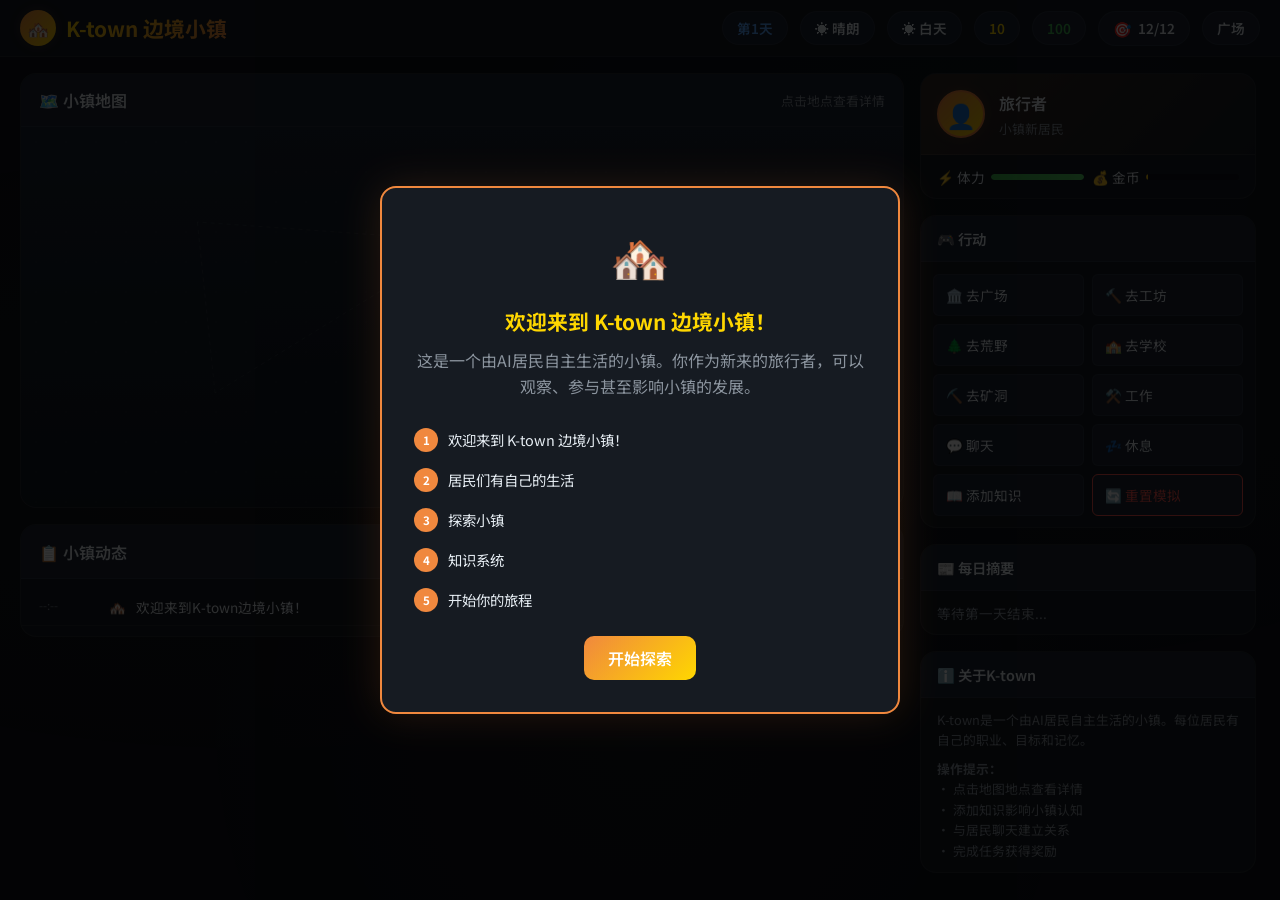
==== commit 3cf84b8c: "feat: AP行动点系统——玩家每天有限行动点 - AgentState添加ap(当前AP)和ap_max(最大AP=12) - 玩家行动消耗AP：移动/工作/社交/休息=1AP，探索=2AP - " ====
--- a/templates/index.html
+++ b/templates/index.html
@@ -19,6 +19,7 @@
       <div class="stat-badge"><span class="value" id="stat-time">☀️ 白天</span></div>
       <div class="stat-badge gold"><span class="value" id="stat-gold">10</span></div>
       <div class="stat-badge energy"><span class="value" id="stat-energy">100</span></div>
+      <div class="stat-badge"><span class="icon">🎯</span><span class="value" id="stat-ap">12/12</span></div>
       <div class="stat-badge"><span class="value" id="stat-location">广场</span></div>
     </div>
   </nav>
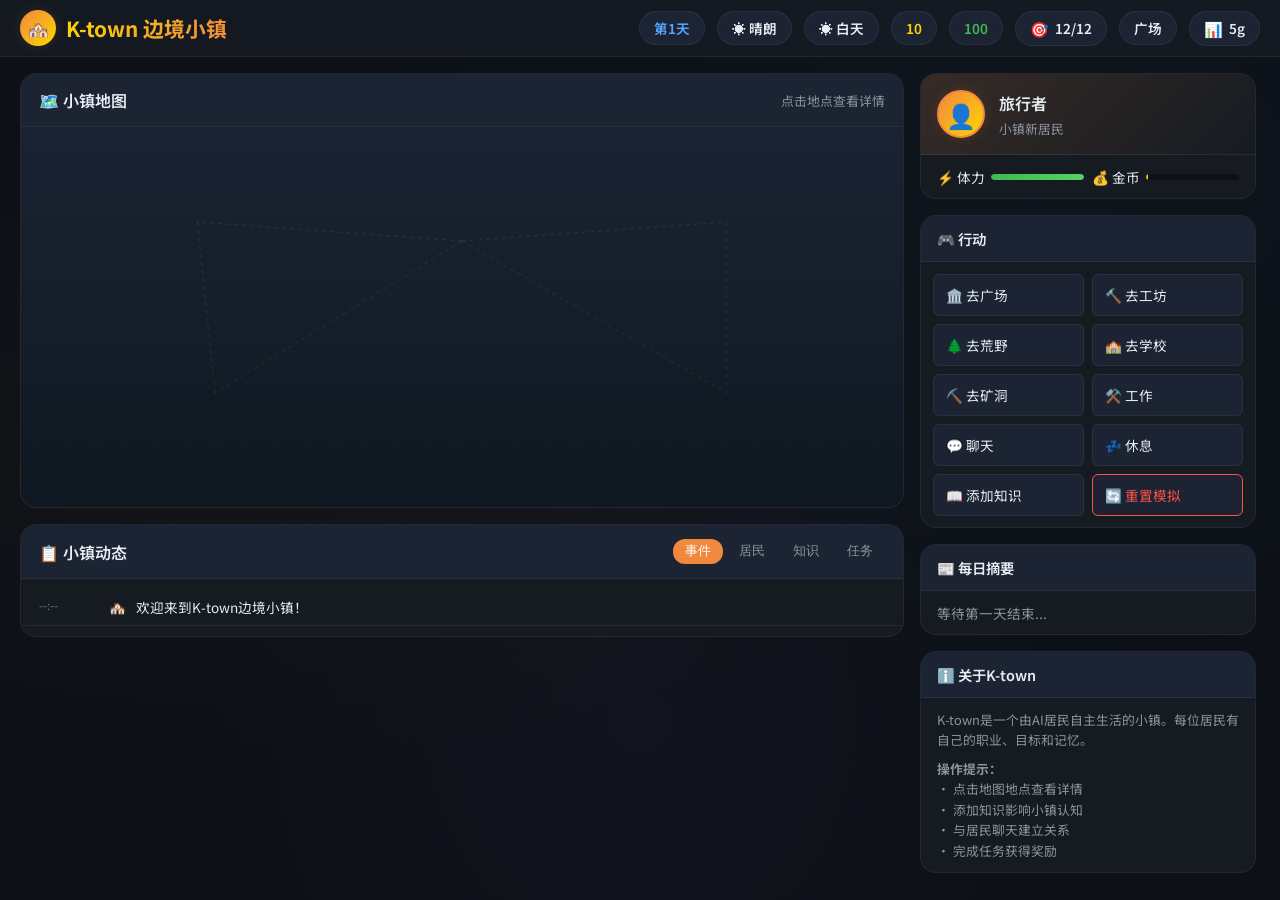
==== commit c6298af2: "fix: 修复饥饿/经济系统平衡——饥饿惩罚+金币流动 - 饥饿度>60→悲伤，>30→覆盖好心情为中性 - 食物生产增加(3-6单位/次)，世界资源同步增加 - 金币回收条件放宽(饥饿>10且食物<" ====
--- a/templates/index.html
+++ b/templates/index.html
@@ -21,6 +21,7 @@
       <div class="stat-badge energy"><span class="value" id="stat-energy">100</span></div>
       <div class="stat-badge"><span class="icon">🎯</span><span class="value" id="stat-ap">12/12</span></div>
       <div class="stat-badge"><span class="value" id="stat-location">广场</span></div>
+      <div class="stat-badge" title="食物价格"><span class="icon">📊</span><span class="value" id="stat-food-price">5g</span></div>
     </div>
   </nav>
 
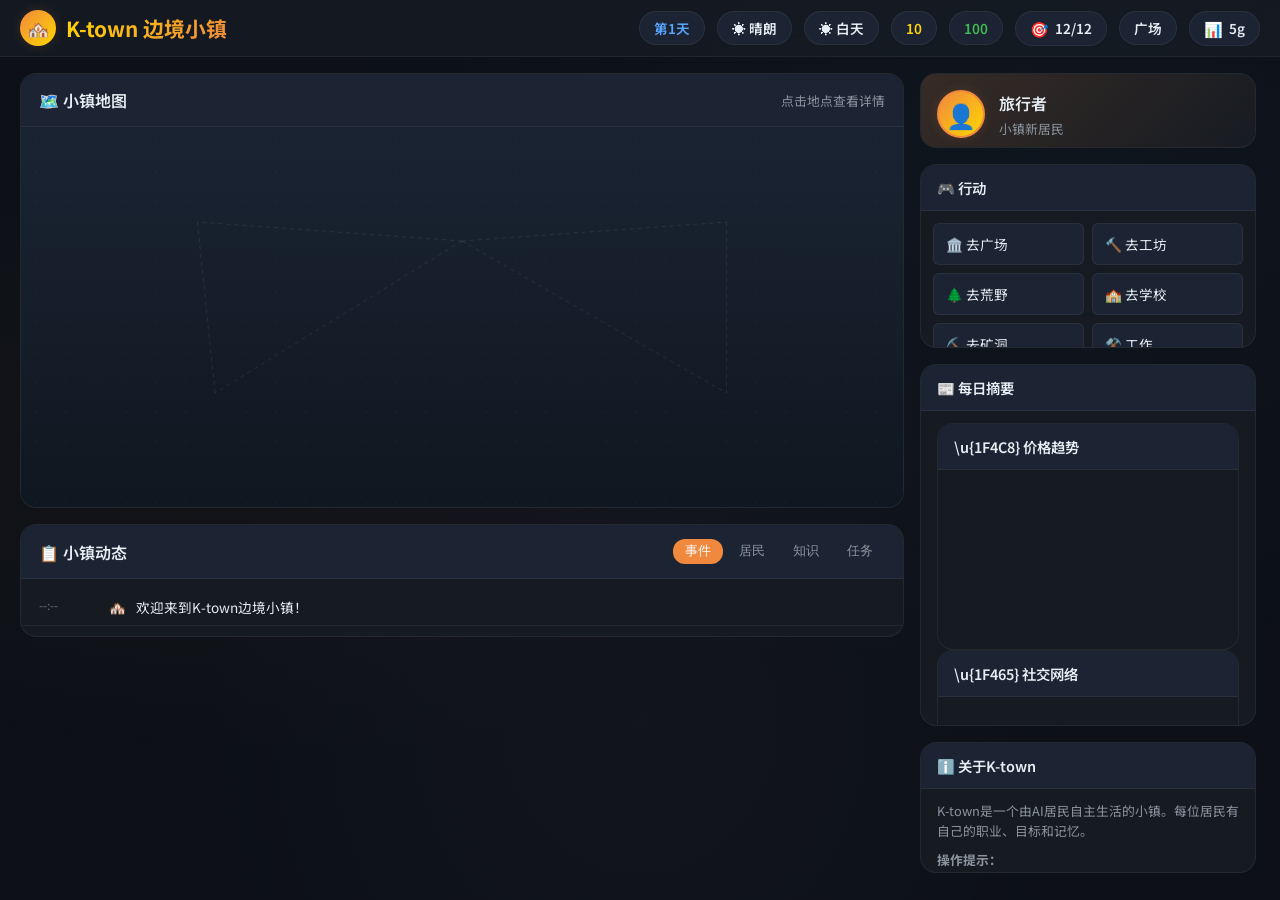
==== commit 8c037b23: "feat: 深度对话系统+10种新事件类型+前端可视化 对话系统： - 6级关系解锁不同对话选项（闲聊/赞美/请教/帮忙/分享秘密） - 对话成功率和失败惩罚受关系影响 - API端点：/api/di" ====
--- a/templates/index.html
+++ b/templates/index.html
@@ -130,6 +130,23 @@
       <div class="panel">
         <div class="panel-header">📰 每日摘要</div>
         <div class="panel-body" id="daily-summary">
+      <div class="panel">
+        <div class="panel-header">\u{1F4C8} 价格趋势</div>
+        <div class="panel-body">
+          <canvas id="price-chart"></canvas>
+        </div>
+      </div>
+      <div class="panel">
+        <div class="panel-header">\u{1F465} 社交网络</div>
+        <div class="panel-body">
+          <canvas id="social-network"></canvas>
+        </div>
+      </div>
+      <div class="panel">
+        <div class="panel-header">\u{1F4C5} 事件时间线</div>
+        <div class="panel-body" id="event-timeline" style="max-height:200px;overflow-y:auto;">
+        </div>
+      </div>
           <p style="font-size:0.85em;color:var(--text-secondary)">等待第一天结束...</p>
         </div>
       </div>
@@ -153,5 +170,6 @@
   <div class="tutorial-overlay" id="tutorial-overlay"></div>
 
   <script src="/static/app.js"></script>
+  <script src="/static/visualization.js"></script>
 </body>
 </html>
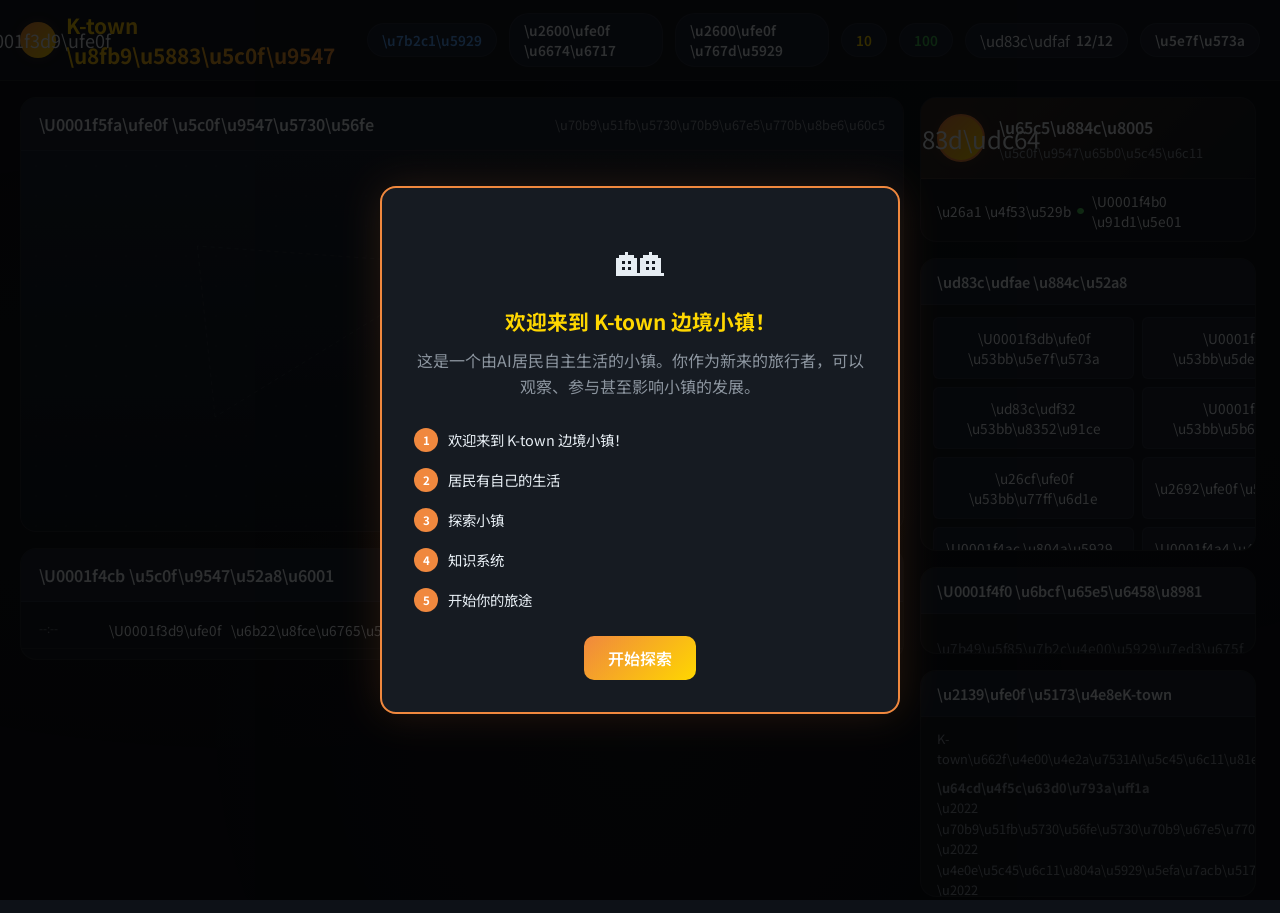
==== commit adf5357e: "fix(game): repair BOM encoding, frontend, and implement AP/food systems - Strip UTF-8 BOM from all P" ====
--- a/templates/index.html
+++ b/templates/index.html
@@ -1,42 +1,41 @@
-﻿<!DOCTYPE html>
+<!DOCTYPE html>
 <html lang="zh-CN">
 <head>
   <meta charset="UTF-8">
   <meta name="viewport" content="width=device-width, initial-scale=1.0">
-  <title>K-town 边境小镇</title>
+  <title>K-town \u8fb9\u5883\u5c0f\u9547</title>
   <link rel="stylesheet" href="/static/style.css">
 </head>
 <body>
-  <!-- 顶部导航栏 -->
+  <!-- Top Navigation Bar -->
   <nav class="navbar">
     <div class="navbar-brand">
-      <div class="logo">🏘️</div>
-      <h1>K-town 边境小镇</h1>
+      <div class="logo">\U0001f3d9\ufe0f</div>
+      <h1>K-town \u8fb9\u5883\u5c0f\u9547</h1>
     </div>
     <div class="navbar-stats">
-      <div class="stat-badge day"><span class="value" id="stat-day">第1天</span></div>
-      <div class="stat-badge"><span class="value" id="stat-weather">☀️ 晴朗</span></div>
-      <div class="stat-badge"><span class="value" id="stat-time">☀️ 白天</span></div>
+      <div class="stat-badge day"><span class="value" id="stat-day">\u7b2c1\u5929</span></div>
+      <div class="stat-badge"><span class="value" id="stat-weather">\u2600\ufe0f \u6674\u6717</span></div>
+      <div class="stat-badge"><span class="value" id="stat-time">\u2600\ufe0f \u767d\u5929</span></div>
       <div class="stat-badge gold"><span class="value" id="stat-gold">10</span></div>
       <div class="stat-badge energy"><span class="value" id="stat-energy">100</span></div>
-      <div class="stat-badge"><span class="icon">🎯</span><span class="value" id="stat-ap">12/12</span></div>
-      <div class="stat-badge"><span class="value" id="stat-location">广场</span></div>
-      <div class="stat-badge" title="食物价格"><span class="icon">📊</span><span class="value" id="stat-food-price">5g</span></div>
+      <div class="stat-badge"><span class="icon">\ud83c\udfaf</span><span class="value" id="stat-ap">12/12</span></div>
+      <div class="stat-badge"><span class="value" id="stat-location">\u5e7f\u573a</span></div>
     </div>
   </nav>
 
-  <!-- 时间进度条 -->
+  <!-- Time Progress Bar -->
   <div id="time-indicator"></div>
 
-  <!-- 主布局 -->
+  <!-- Main Layout -->
   <div class="main-layout">
-    <!-- 左侧：地图 + 日志 -->
+    <!-- Left: Map + Tabs -->
     <div class="map-section">
-      <!-- 地图 -->
+      <!-- Map -->
       <div class="map-container">
         <div class="map-header">
-          <h2>🗺️ 小镇地图</h2>
-          <span style="font-size:0.8em;color:var(--text-secondary)">点击地点查看详情</span>
+          <h2>\U0001f5fa\ufe0f \u5c0f\u9547\u5730\u56fe</h2>
+          <span style="font-size:0.8em;color:var(--text-secondary)">\u70b9\u51fb\u5730\u70b9\u67e5\u770b\u8be6\u60c5</span>
         </div>
         <div class="map-canvas" id="map-canvas">
           <svg class="map-connections" width="100%" height="100%">
@@ -50,126 +49,120 @@
         </div>
       </div>
 
-      <!-- 日志区域 -->
+      <!-- Tabbed Content -->
       <div class="log-container">
         <div class="log-header">
-          <h2>📋 小镇动态</h2>
+          <h2>\U0001f4cb \u5c0f\u9547\u52a8\u6001</h2>
           <div class="log-tabs">
-            <button class="log-tab active" data-tab="log">事件</button>
-            <button class="log-tab" data-tab="agents">居民</button>
-            <button class="log-tab" data-tab="knowledge">知识</button>
-            <button class="log-tab" data-tab="quests">任务</button>
+            <button class="log-tab active" data-tab="log">\u4e8b\u4ef6</button>
+            <button class="log-tab" data-tab="agents">\u5c45\u6c11</button>
+            <button class="log-tab" data-tab="knowledge">\u77e5\u8bc6</button>
+            <button class="log-tab" data-tab="quests">\u4efb\u52a1</button>
           </div>
         </div>
-
-        <!-- 事件日志 -->
         <div class="tab-content active" id="tab-log">
           <div class="log-content" id="log-content">
-            <div class="log-entry"><span class="log-time">--:--</span><span class="log-icon">🏘️</span><span class="log-text">欢迎来到K-town边境小镇！</span></div>
+            <div class="log-entry"><span class="log-time">--:--</span><span class="log-icon">\U0001f3d9\ufe0f</span><span class="log-text">\u6b22\u8fce\u6765\u5230K-town\u8fb9\u5883\u5c0f\u9547\uff01</span></div>
           </div>
         </div>
-
-        <!-- 居民列表 -->
         <div class="tab-content" id="tab-agents">
           <div class="agent-list" id="agent-list"></div>
         </div>
-
-        <!-- 知识列表 -->
         <div class="tab-content" id="tab-knowledge">
           <div class="knowledge-list" id="knowledge-list"></div>
         </div>
-
-        <!-- 任务列表 -->
         <div class="tab-content" id="tab-quests">
           <div class="quest-list" id="quest-list"></div>
         </div>
       </div>
     </div>
 
-    <!-- 右侧：玩家面板 + 操作 -->
+    <!-- Right Sidebar -->
     <div class="sidebar">
-      <!-- 玩家卡片 -->
+      <!-- Player Card -->
       <div class="panel">
         <div class="player-card">
-          <div class="player-avatar">👤</div>
+          <div class="player-avatar">\ud83d\udc64</div>
           <div class="player-info">
-            <h3>旅行者</h3>
-            <div class="player-role">小镇新居民</div>
+            <h3>\u65c5\u884c\u8005</h3>
+            <div class="player-role">\u5c0f\u9547\u65b0\u5c45\u6c11</div>
           </div>
         </div>
         <div class="player-stats">
           <div class="player-stat">
-            <span>⚡ 体力</span>
+            <span>\u26a1 \u4f53\u529b</span>
             <div class="bar"><div class="bar-fill energy" id="player-energy-bar" style="width:100%"></div></div>
           </div>
           <div class="player-stat">
-            <span>💰 金币</span>
+            <span>\U0001f4b0 \u91d1\u5e01</span>
             <div class="bar"><div class="bar-fill gold" id="player-gold-bar" style="width:2%"></div></div>
+          </div>
+          <div class="player-stat">
+            <span>\ud83c\udfaf \u884c\u52a8\u70b9</span>
+            <div class="bar"><div class="bar-fill ap" id="player-ap-bar" style="width:100%"></div></div>
           </div>
         </div>
       </div>
 
-      <!-- 操作面板 -->
+      <!-- Actions -->
       <div class="panel">
-        <div class="panel-header">🎮 行动</div>
+        <div class="panel-header">\ud83c\udfae \u884c\u52a8</div>
         <div class="action-grid">
-          <button class="action-btn" onclick="movePlayer('square')">🏛️ 去广场</button>
-          <button class="action-btn" onclick="movePlayer('workshop')">🔨 去工坊</button>
-          <button class="action-btn" onclick="movePlayer('wilderness')">🌲 去荒野</button>
-          <button class="action-btn" onclick="movePlayer('school')">🏫 去学校</button>
-          <button class="action-btn" onclick="movePlayer('mine')">⛏️ 去矿洞</button>
-          <button class="action-btn" onclick="doWork('work')">⚒️ 工作</button>
-          <button class="action-btn" onclick="talkToAgent()">💬 聊天</button>
-          <button class="action-btn" onclick="doRest()">💤 休息</button>
-          <button class="action-btn" onclick="addKnowledge()">📖 添加知识</button>
-          <button class="action-btn danger" onclick="resetSimulation()">🔄 重置模拟</button>
+          <button class="action-btn" onclick="movePlayer('square')">\U0001f3db\ufe0f \u53bb\u5e7f\u573a</button>
+          <button class="action-btn" onclick="movePlayer('workshop')">\U0001f528 \u53bb\u5de5\u574a</button>
+          <button class="action-btn" onclick="movePlayer('wilderness')">\ud83c\udf32 \u53bb\u8352\u91ce</button>
+          <button class="action-btn" onclick="movePlayer('school')">\U0001f3eb \u53bb\u5b66\u6821</button>
+          <button class="action-btn" onclick="movePlayer('mine')">\u26cf\ufe0f \u53bb\u77ff\u6d1e</button>
+          <button class="action-btn" onclick="doWork('work')">\u2692\ufe0f \u5de5\u4f5c</button>
+          <button class="action-btn" onclick="talkToAgent()">\U0001f4ac \u804a\u5929</button>
+          <button class="action-btn" onclick="doRest()">\U0001f4a4 \u4f11\u606f</button>
+          <button class="action-btn" onclick="addKnowledge()">\U0001f4d6 \u6dfb\u52a0\u77e5\u8bc6</button>
+          <button class="action-btn danger" onclick="resetSimulation()">\U0001f504 \u91cd\u7f6e\u6a21\u62df</button>
         </div>
       </div>
 
-      <!-- 每日摘要 -->
+      <!-- Daily Summary -->
       <div class="panel">
-        <div class="panel-header">📰 每日摘要</div>
+        <div class="panel-header">\U0001f4f0 \u6bcf\u65e5\u6458\u8981</div>
         <div class="panel-body" id="daily-summary">
-      <div class="panel">
-        <div class="panel-header">\u{1F4C8} 价格趋势</div>
-        <div class="panel-body">
-          <canvas id="price-chart"></canvas>
-        </div>
-      </div>
-      <div class="panel">
-        <div class="panel-header">\u{1F465} 社交网络</div>
-        <div class="panel-body">
-          <canvas id="social-network"></canvas>
-        </div>
-      </div>
-      <div class="panel">
-        <div class="panel-header">\u{1F4C5} 事件时间线</div>
-        <div class="panel-body" id="event-timeline" style="max-height:200px;overflow-y:auto;">
-        </div>
-      </div>
-          <p style="font-size:0.85em;color:var(--text-secondary)">等待第一天结束...</p>
+          <p class="placeholder-text">\u7b49\u5f85\u7b2c\u4e00\u5929\u7ed3\u675f...</p>
         </div>
       </div>
 
-      <!-- 游戏信息 -->
+      <!-- About -->
       <div class="panel">
-        <div class="panel-header">ℹ️ 关于K-town</div>
+        <div class="panel-header">\u2139\ufe0f \u5173\u4e8eK-town</div>
         <div class="panel-body" style="font-size:0.8em;color:var(--text-secondary);line-height:1.6;">
-          <p>K-town是一个由AI居民自主生活的小镇。每位居民有自己的职业、目标和记忆。</p>
-          <p style="margin-top:8px;"><strong>操作提示：</strong></p>
-          <p>• 点击地图地点查看详情</p>
-          <p>• 添加知识影响小镇认知</p>
-          <p>• 与居民聊天建立关系</p>
-          <p>• 完成任务获得奖励</p>
+          <p>K-town\u662f\u4e00\u4e2a\u7531AI\u5c45\u6c11\u81ea\u4e3b\u751f\u6d3b\u7684\u5c0f\u9547\u3002\u6bcf\u4f4d\u5c45\u6c11\u6709\u81ea\u5df1\u7684\u804c\u4e1a\u3001\u76ee\u6807\u548c\u8bb0\u5fc6\u3002</p>
+          <p style="margin-top:8px;"><strong>\u64cd\u4f5c\u63d0\u793a\uff1a</strong></p>
+          <p>\u2022 \u70b9\u51fb\u5730\u56fe\u5730\u70b9\u67e5\u770b\u8be6\u60c5</p>
+          <p>\u2022 \u4e0e\u5c45\u6c11\u804a\u5929\u5efa\u7acb\u5173\u7cfb</p>
+          <p>\u2022 \u6dfb\u52a0\u77e5\u8bc6\u5f71\u54cd\u5c0f\u9547\u8ba4\u77e5</p>
+          <p>\u2022 \u5b8c\u6210\u4efb\u52a1\u83b7\u5f97\u5956\u52b1</p>
         </div>
       </div>
     </div>
   </div>
 
-  <!-- 新手引导 -->
-  <div class="tutorial-overlay" id="tutorial-overlay"></div>
+  <!-- Tutorial Overlay -->
+  <div class="tutorial-overlay" id="tutorial-overlay">
+    <div class="tutorial-card">
+      <div class="tutorial-icon">\U0001f3d9\ufe0f</div>
+      <h2>\u6b22\u8fce\u6765\u5230K-town\u8fb9\u5883\u5c0f\u9547\uff01</h2>
+      <p>\u8fd9\u662f\u4e00\u4e2a\u7531AI\u5c45\u6c11\u81ea\u4e3b\u751f\u6d3b\u7684\u5c0f\u9547\u3002\u4f60\u4f5c\u4e3a\u4e00\u540d\u65c5\u884c\u8005\uff0c\u53ef\u4ee5\u89c2\u5bdf\u548c\u53c2\u4e0e\u5c0f\u9547\u7684\u751f\u6d3b\u3002</p>
+      <div class="tutorial-steps">
+        <div class="tutorial-step"><span class="step-num">1</span>\u901a\u8fc7\u5730\u56fe\u79fb\u52a8\u5230\u4e0d\u540c\u5730\u70b9</div>
+        <div class="tutorial-step"><span class="step-num">2</span>\u4e0e\u5c45\u6c11\u5bf9\u8bdd\u5efa\u7acb\u5173\u7cfb</div>
+        <div class="tutorial-step"><span class="step-num">3</span>\u5de5\u4f5c\u8d5a\u53d6\u91d1\u5e01\u7ef4\u6301\u751f\u8ba1</div>
+        <div class="tutorial-step"><span class="step-num">4</span>\u6dfb\u52a0\u77e5\u8bc6\u5f71\u54cd\u5c0f\u9547\u8ba4\u77e5</div>
+        <div class="tutorial-step"><span class="step-num">5</span>\u5b8c\u6210\u6bcf\u65e5\u76ee\u6807\u83b7\u5f97\u5956\u52b1</div>
+      </div>
+      <p style="font-size:0.85em;color:var(--text-muted);">\u6bcf\u592912\u70b9\u884c\u52a8\u70b9\uff0c\u6bcf\u6b21\u884c\u52a8\u6d88\u80171-2\u70b9\u3002\u5206\u914d\u597d\u4f60\u7684\u884c\u52a8\u5427\uff01</p>
+      <button class="tutorial-btn" onclick="closeTutorial()">\u5f00\u59cb\u63a2\u7d22</button>
+    </div>
+  </div>
 
   <script src="/static/app.js"></script>
   <script src="/static/visualization.js"></script>
 </body>
-</html>
+</html>
--- a/static/style.css
+++ b/static/style.css
@@ -1,4 +1,4 @@
-﻿/* K-town 边境小镇 - 游戏风格界面 */
+/* K-town 边境小镇 - 游戏风格界面 */
 @import url('https://fonts.googleapis.com/css2?family=Noto+Sans+SC:wght@400;500;600;700&display=swap');
 
 :root {
@@ -886,6 +886,102 @@
 }
 
 /* 响应式 */
+
+/* AP bar color */
+.stat-badge .bar-fill.ap,
+.player-stat .bar-fill.ap {
+  background: linear-gradient(90deg, #58a6ff, #bc8cff);
+}
+
+/* Placeholder text */
+.placeholder-text {
+  font-size: 0.85em;
+  color: var(--text-muted);
+  text-align: center;
+  padding: 12px 0;
+}
+
+/* Daily summary entries */
+.summary-day {
+  font-weight: 700;
+  color: var(--gold);
+  font-size: 0.95em;
+  margin-bottom: 6px;
+  padding-bottom: 4px;
+  border-bottom: 1px solid var(--border);
+}
+
+.summary-section {
+  margin-bottom: 10px;
+}
+
+.summary-section-title {
+  font-weight: 600;
+  color: var(--accent);
+  font-size: 0.85em;
+  margin-bottom: 4px;
+}
+
+.summary-text {
+  font-size: 0.82em;
+  color: var(--text-secondary);
+  line-height: 1.5;
+}
+
+.summary-change {
+  font-size: 0.8em;
+  padding: 2px 0;
+}
+
+.summary-change.positive { color: var(--green); }
+.summary-change.negative { color: var(--red); }
+.summary-change.neutral { color: var(--text-secondary); }
+
+
+/* Agent list items */
+.agent-item {
+  padding: 10px 12px;
+  border-bottom: 1px solid var(--border);
+  transition: var(--transition);
+}
+.agent-item:hover { background: var(--bg-card-hover); }
+.agent-header {
+  display: flex;
+  align-items: center;
+  gap: 8px;
+  margin-bottom: 6px;
+}
+.agent-emoji { font-size: 1.2em; }
+.agent-name { font-weight: 600; font-size: 0.9em; }
+.agent-role { font-size: 0.75em; color: var(--text-muted); background: var(--bg-card); padding: 2px 6px; border-radius: 4px; }
+.agent-mood { margin-left: auto; font-size: 1.1em; }
+.agent-details {
+  display: flex;
+  align-items: center;
+  gap: 10px;
+  font-size: 0.8em;
+  color: var(--text-secondary);
+}
+.agent-stat-row {
+  display: flex;
+  align-items: center;
+  gap: 6px;
+  flex: 1;
+}
+.mini-bar {
+  flex: 1;
+  height: 4px;
+  background: var(--bg-dark);
+  border-radius: 2px;
+  overflow: hidden;
+}
+.mini-bar-fill {
+  height: 100%;
+  border-radius: 2px;
+  transition: width 0.3s ease;
+}
+.agent-gold { color: var(--gold); white-space: nowrap; }
+.agent-loc { white-space: nowrap; }
 @media (max-width: 1024px) {
   .main-layout {
     grid-template-columns: 1fr;
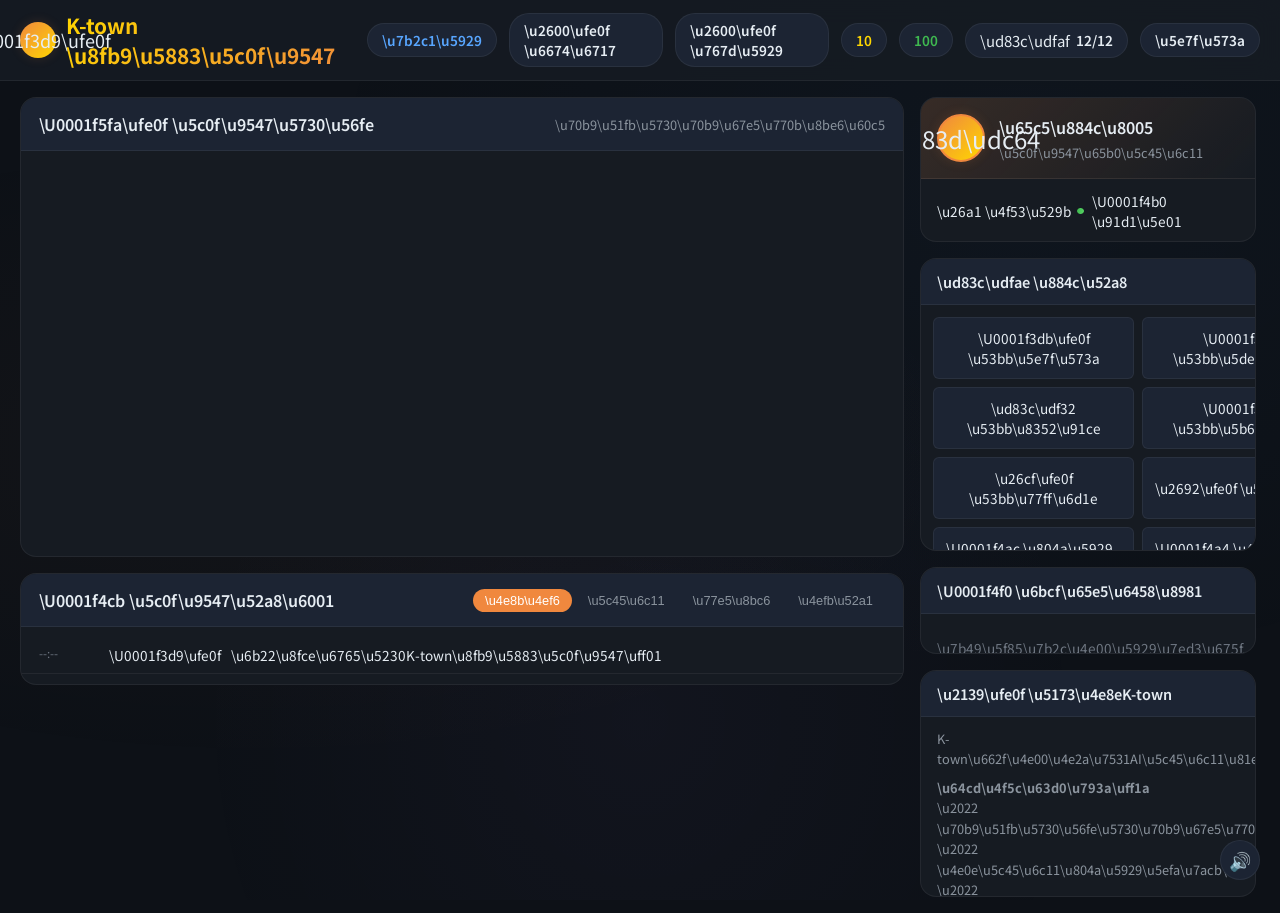
==== commit 7665343f: "feat(visual): SVG town map, weather effects, day/night cycle, sound - Add SVG illustrated town map (" ====
--- a/templates/index.html
+++ b/templates/index.html
@@ -37,16 +37,7 @@
           <h2>\U0001f5fa\ufe0f \u5c0f\u9547\u5730\u56fe</h2>
           <span style="font-size:0.8em;color:var(--text-secondary)">\u70b9\u51fb\u5730\u70b9\u67e5\u770b\u8be6\u60c5</span>
         </div>
-        <div class="map-canvas" id="map-canvas">
-          <svg class="map-connections" width="100%" height="100%">
-            <line x1="50%" y1="30%" x2="20%" y2="25%"/>
-            <line x1="50%" y1="30%" x2="80%" y2="25%"/>
-            <line x1="50%" y1="30%" x2="22%" y2="70%"/>
-            <line x1="50%" y1="30%" x2="80%" y2="70%"/>
-            <line x1="20%" y1="25%" x2="22%" y2="70%"/>
-            <line x1="80%" y1="25%" x2="80%" y2="70%"/>
-          </svg>
-        </div>
+        <svg class="map-canvas" id="map-canvas"></svg>
       </div>
 
       <!-- Tabbed Content -->
@@ -162,7 +153,10 @@
     </div>
   </div>
 
+  <script src="/static/town-map.js"></script>
+  <script src="/static/sound.js"></script>
   <script src="/static/app.js"></script>
   <script src="/static/visualization.js"></script>
+  <div class="sound-toggle" id="soundToggle" onclick="toggleSound()" title="Toggle Sound">🔊</div>
 </body>
 </html>
--- a/static/style.css
+++ b/static/style.css
@@ -178,24 +178,109 @@
 }
 
 .map-canvas {
-  position: relative;
   width: 100%;
-  height: 380px;
-  background: linear-gradient(180deg, #1a2332 0%, #0f1820 100%);
+  height: 400px;
+  border-radius: 0 0 var(--radius-lg) var(--radius-lg);
   overflow: hidden;
 }
 
-/* 地图网格背景 */
-.map-canvas::before {
-  content: '';
-  position: absolute;
-  inset: 0;
-  background-image: 
-    radial-gradient(circle, rgba(255,255,255,0.02) 1px, transparent 1px);
-  background-size: 30px 30px;
-}
-
-/* 地图地点 */
+/* SVG Town Map Styles */
+.agent-token {
+  cursor: pointer;
+  transition: transform 0.3s ease;
+}
+.agent-token:hover {
+  transform: scale(1.3);
+  filter: brightness(1.2);
+}
+.loc-group {
+  cursor: pointer;
+  transition: opacity 0.3s ease;
+}
+.loc-group:hover .loc-glow {
+  fill: rgba(255,255,255,0.35);
+  stroke: rgba(255,255,255,0.6);
+}
+.loc-glow {
+  transition: all 0.3s ease;
+}
+
+/* Weather animations */
+@keyframes rain-fall {
+  0% { transform: translateY(-20px); opacity: 0; }
+  10% { opacity: 0.6; }
+  100% { transform: translateY(400px); opacity: 0; }
+}
+.raindrop {
+  animation: rain-fall 1.5s linear infinite;
+}
+
+@keyframes snow-fall {
+  0% { transform: translateY(-10px) translateX(0); opacity: 0; }
+  10% { opacity: 0.8; }
+  50% { transform: translateY(200px) translateX(10px); }
+  100% { transform: translateY(420px) translateX(-5px); opacity: 0; }
+}
+.snowflake {
+  animation: snow-fall 4s linear infinite;
+}
+
+@keyframes wind-blow {
+  0% { transform: translateX(-100px); opacity: 0; }
+  20% { opacity: 0.5; }
+  100% { transform: translateX(200px); opacity: 0; }
+}
+.wind-line {
+  animation: wind-blow 3s linear infinite;
+}
+
+/* Smoke animation */
+@keyframes smoke-rise {
+  0% { transform: translateY(0) scale(1); opacity: 0.5; }
+  100% { transform: translateY(-30px) scale(2); opacity: 0; }
+}
+.smoke {
+  animation: smoke-rise 3s ease-out infinite;
+}
+
+/* River flow */
+@keyframes river-flow {
+  0% { stroke-dashoffset: 0; }
+  100% { stroke-dashoffset: -20; }
+}
+.river-flow {
+  stroke-dasharray: 10 5;
+  animation: river-flow 2s linear infinite;
+}
+
+/* Cloud drift */
+@keyframes cloud-drift {
+  0% { transform: translateX(0); }
+  100% { transform: translateX(30px); }
+}
+.cloud {
+  animation: cloud-drift 20s ease-in-out infinite alternate;
+}
+
+/* Tree sway */
+@keyframes tree-sway {
+  0%, 100% { transform: rotate(0deg); }
+  50% { transform: rotate(1.5deg); }
+}
+.tree-sway {
+  transform-origin: bottom center;
+  animation: tree-sway 4s ease-in-out infinite;
+}
+
+/* Map path highlight */
+.map-path {
+  transition: opacity 0.3s ease, stroke-width 0.3s ease;
+}
+.map-path:hover {
+  opacity: 0.9 !important;
+  stroke-width: 6 !important;
+}
+
 .map-location {
   position: absolute;
   transform: translate(-50%, -50%);
@@ -204,37 +289,16 @@
   z-index: 2;
 }
 
-.map-location:hover { transform: translate(-50%, -50%) scale(1.08); }
-
-.map-location .loc-marker {
-  padding: 8px 16px;
-  border-radius: 20px;
-  font-size: 13px;
-  font-weight: 600;
-  border: 2px solid;
-  background: rgba(0,0,0,0.6);
-  backdrop-filter: blur(4px);
-  white-space: nowrap;
-  transition: var(--transition);
-  display: flex;
-  align-items: center;
-  gap: 6px;
-}
+
+
+
 
 .map-location:hover .loc-marker {
   background: rgba(0,0,0,0.8);
   box-shadow: 0 0 20px rgba(255,255,255,0.1);
 }
 
-.map-location .loc-agents {
-  display: flex;
-  justify-content: center;
-  gap: 2px;
-  margin-top: 4px;
-  min-height: 20px;
-  flex-wrap: wrap;
-  max-width: 120px;
-}
+
 
 .map-location .agent-dot {
   width: 18px;
@@ -982,6 +1046,142 @@
 }
 .agent-gold { color: var(--gold); white-space: nowrap; }
 .agent-loc { white-space: nowrap; }
+
+/* ========================================
+   ATMOSPHERE & ANIMATION ENHANCEMENTS
+   ======================================== */
+
+/* Time of day page atmosphere */
+body.time-night { background: #0a0e17; }
+body.time-night .navbar { background: rgba(10,14,23,0.95); }
+body.time-night .panel { --bg-card: #141c2a; --bg-main: #111820; }
+body.time-dawn { background: linear-gradient(180deg, #1a1a2e 0%, #16213e 50%, #0f3460 100%); }
+body.time-dusk { background: linear-gradient(180deg, #1a1a2e 0%, #2d1b3d 50%, #4a1942 100%); }
+
+/* Smooth number transitions */
+.stat-badge .value {
+  transition: color 0.3s ease;
+}
+.stat-badge .value.changed {
+  color: var(--accent-light) !important;
+  animation: numFlash 0.5s ease;
+}
+
+@keyframes numFlash {
+  0% { transform: scale(1.3); }
+  100% { transform: scale(1); }
+}
+
+/* Event flash on map */
+@keyframes eventFlash {
+  0% { box-shadow: 0 0 0 0 rgba(240,136,62,0.7); }
+  70% { box-shadow: 0 0 0 20px rgba(240,136,62,0); }
+  100% { box-shadow: 0 0 0 0 rgba(240,136,62,0); }
+}
+
+/* Toast animations */
+@keyframes toastSlideIn {
+  from { transform: translateX(100%); opacity: 0; }
+  to { transform: translateX(0); opacity: 1; }
+}
+@keyframes toastSlideOut {
+  from { transform: translateX(0); opacity: 1; }
+  to { transform: translateX(100%); opacity: 0; }
+}
+
+/* Panel hover effect */
+.panel {
+  transition: transform 0.2s ease, box-shadow 0.2s ease;
+}
+.panel:hover {
+  transform: translateY(-1px);
+  box-shadow: 0 6px 28px rgba(0,0,0,0.35);
+}
+
+/* Action button press animation */
+.action-btn:active {
+  transform: scale(0.95);
+}
+
+/* Energy bar animation */
+.bar-fill {
+  transition: width 0.5s ease, background 0.3s ease;
+}
+
+/* Weather indicator in navbar */
+.weather-indicator {
+  display: inline-flex;
+  align-items: center;
+  gap: 4px;
+}
+
+/* Day counter highlight */
+.stat-badge.day {
+  animation: fadeIn 0.5s ease;
+}
+
+/* Tutorial card pulse */
+.tutorial-card {
+  animation: cardPulse 2s ease-in-out infinite;
+}
+@keyframes cardPulse {
+  0%, 100% { box-shadow: 0 0 40px var(--accent-glow); }
+  50% { box-shadow: 0 0 60px rgba(240,136,62,0.25); }
+}
+
+/* Knowledge item animation */
+.knowledge-item {
+  animation: fadeIn 0.3s ease;
+  transition: transform 0.2s ease;
+}
+.knowledge-item:hover {
+  transform: translateX(4px);
+}
+
+/* Quest item animation */
+.quest-item {
+  transition: transform 0.2s ease, opacity 0.3s ease;
+}
+.quest-item:hover {
+  transform: translateX(2px);
+}
+.quest-item.completed {
+  opacity: 0.6;
+}
+
+/* Social network canvas container */
+#social-network, #price-chart {
+  background: rgba(0,0,0,0.1);
+  border-radius: var(--radius-sm);
+}
+
+/* Event timeline scrollbar */
+#event-timeline::-webkit-scrollbar { width: 4px; }
+#event-timeline::-webkit-scrollbar-thumb { background: var(--accent); border-radius: 2px; }
+
+/* Sound toggle button */
+.sound-toggle {
+  position: fixed;
+  bottom: 20px;
+  right: 20px;
+  width: 40px;
+  height: 40px;
+  border-radius: 50%;
+  background: var(--bg-card);
+  border: 1px solid var(--border);
+  display: flex;
+  align-items: center;
+  justify-content: center;
+  cursor: pointer;
+  font-size: 18px;
+  z-index: 1000;
+  transition: var(--transition);
+}
+.sound-toggle:hover {
+  border-color: var(--accent);
+  box-shadow: 0 0 8px var(--accent-glow);
+}
+
 @media (max-width: 1024px) {
   .main-layout {
     grid-template-columns: 1fr;
